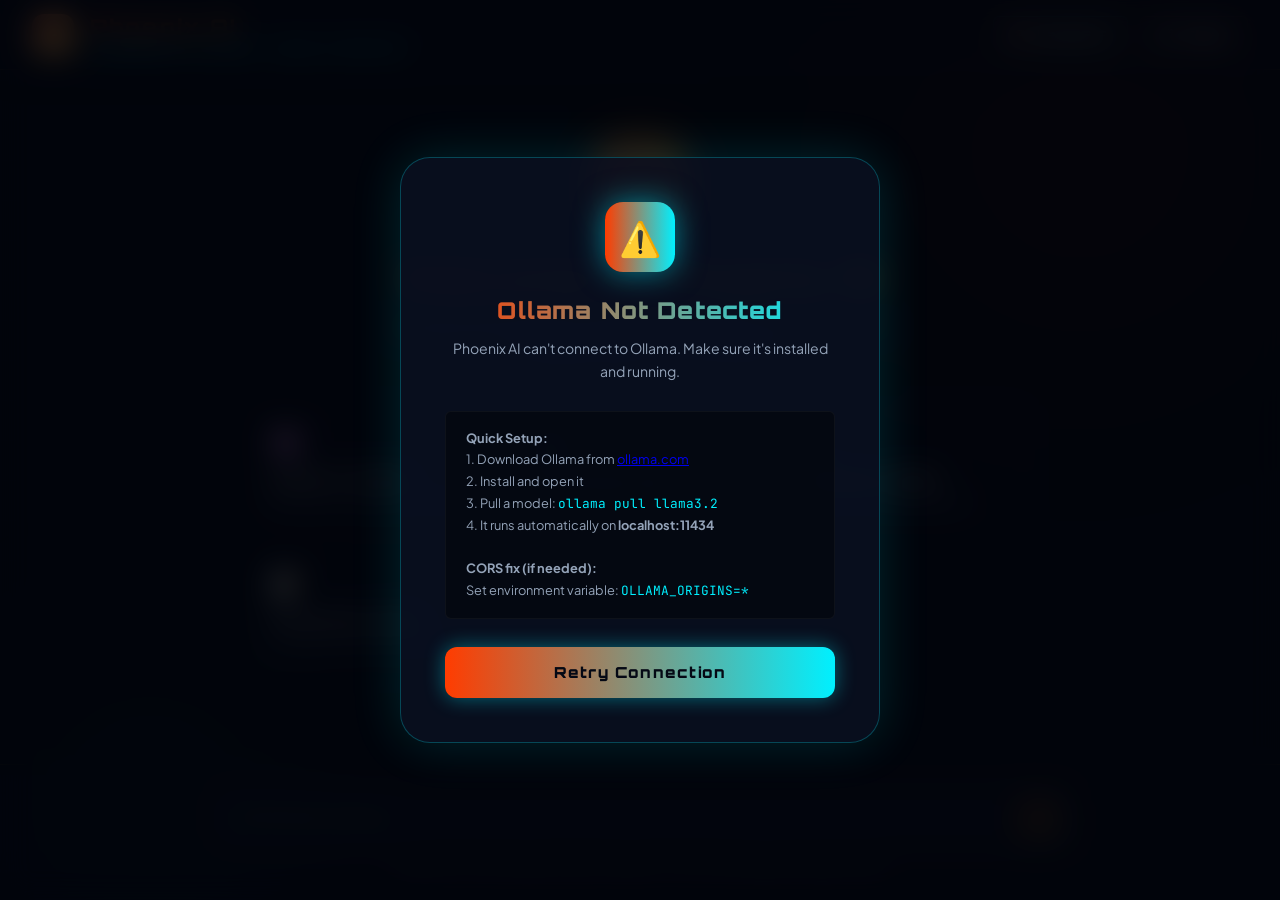
==== index.html @ ce848de9 "Initial commit - Phoenix AI Local Chatbot with Futuristic Glassmorphism Theme" ====
<!DOCTYPE html>
<html lang="en">
<head>
  <meta charset="UTF-8" />
  <meta name="viewport" content="width=device-width, initial-scale=1.0" />
  <meta name="description" content="Phoenix AI — Your intelligent personal assistant powered by Ollama, running entirely on your machine." />
  <title>Phoenix AI — Personal Assistant</title>
  <link rel="stylesheet" href="style.css" />
  <link rel="icon" href="data:image/svg+xml,<svg xmlns='http://www.w3.org/2000/svg' viewBox='0 0 100 100'><text y='.9em' font-size='90'>🔥</text></svg>" />
</head>
<body>
  <div class="ambient-orb"></div>
  <div id="app">

    <!-- ===== Header ===== -->
    <header class="header" id="header">
      <div class="header-brand">
        <div class="header-logo">🔥</div>
        <div>
          <div class="header-title">Phoenix AI</div>
          <div class="header-subtitle">Powered by Ollama · Local & Private</div>
        </div>
      </div>
      <div class="header-actions">
        <button class="header-btn" id="model-btn" title="Change model">
          🧠 <span id="current-model-label">llama3.2</span>
        </button>
        <button class="header-btn danger" id="clear-btn" title="Clear conversation">
          🗑️ <span>Clear</span>
        </button>
      </div>
    </header>

    <!-- ===== Chat Messages ===== -->
    <main class="chat-container" id="chat-container">
      <div class="chat-messages" id="chat-messages">

        <!-- Welcome screen (shown when no messages) -->
        <div class="welcome-screen" id="welcome-screen">
          <div class="welcome-icon">🔥</div>
          <h1 class="welcome-title">Welcome to Phoenix AI</h1>
          <p class="welcome-desc">
            Your personal AI assistant running locally via Ollama. 
            Fast, private, and completely offline. Ask me anything!
          </p>
          <div class="welcome-suggestions">
            <div class="suggestion-card" data-prompt="Explain quantum computing in simple terms">
              <div class="icon">⚛️</div>
              <div class="title">Explain a concept</div>
              <div class="desc">Break down complex topics simply</div>
            </div>
            <div class="suggestion-card" data-prompt="Write a Python function that sorts a list using merge sort">
              <div class="icon">💻</div>
              <div class="title">Write some code</div>
              <div class="desc">Generate code in any language</div>
            </div>
            <div class="suggestion-card" data-prompt="Help me brainstorm creative names for a tech startup">
              <div class="icon">💡</div>
              <div class="title">Brainstorm ideas</div>
              <div class="desc">Creative thinking & ideation</div>
            </div>
            <div class="suggestion-card" data-prompt="Summarize the key principles of effective communication">
              <div class="icon">📝</div>
              <div class="title">Summarize content</div>
              <div class="desc">Condense info into key points</div>
            </div>
          </div>
        </div>

      </div>
    </main>

    <!-- ===== Input Area ===== -->
    <div class="input-area" id="input-area">
      <div class="input-wrapper">
        <textarea 
          id="chat-input" 
          placeholder="Ask Phoenix anything..." 
          rows="1"
          autocomplete="off"
        ></textarea>
        <button id="send-btn" title="Send message" disabled>
          ➤
        </button>
      </div>
      <div class="input-footer">
        Phoenix AI runs locally on your machine · Your conversations stay private
      </div>
    </div>

  </div>

  <!-- ===== Model Selector Modal ===== -->
  <div class="modal-overlay hidden" id="model-modal">
    <div class="modal">
      <div class="modal-icon">🧠</div>
      <h2>Choose a Model</h2>
      <p>Select which Ollama model Phoenix AI should use. Make sure the model is already pulled locally.</p>
      <div class="modal-input-group">
        <label for="model-input">Model name</label>
        <input type="text" id="model-input" placeholder="e.g. llama3.2, mistral, phi3" />
      </div>
      <div class="modal-steps">
        <strong>Popular models:</strong><br/>
        • <strong>llama3.2</strong> — Meta's latest, great all-rounder<br/>
        • <strong>mistral</strong> — Fast & capable<br/>
        • <strong>phi3</strong> — Microsoft's compact powerhouse<br/>
        • <strong>gemma2</strong> — Google's efficient model<br/><br/>
        Pull a model: <code>ollama pull llama3.2</code>
      </div>
      <button class="modal-btn" id="model-save-btn">Save Model</button>
      <div class="modal-error" id="model-error">Please enter a model name.</div>
    </div>
  </div>

  <!-- ===== Connection Error Modal ===== -->
  <div class="modal-overlay hidden" id="connection-modal">
    <div class="modal">
      <div class="modal-icon">⚠️</div>
      <h2>Ollama Not Detected</h2>
      <p>Phoenix AI can't connect to Ollama. Make sure it's installed and running.</p>
      <div class="modal-steps">
        <strong>Quick Setup:</strong><br/>
        1. Download Ollama from <a href="https://ollama.com" target="_blank">ollama.com</a><br/>
        2. Install and open it<br/>
        3. Pull a model: <code>ollama pull llama3.2</code><br/>
        4. It runs automatically on <strong>localhost:11434</strong><br/><br/>
        <strong>CORS fix (if needed):</strong><br/>
        Set environment variable: <code>OLLAMA_ORIGINS=*</code>
      </div>
      <button class="modal-btn" id="retry-connection-btn">Retry Connection</button>
    </div>
  </div>

  <!-- ===== Error Toast ===== -->
  <div class="error-toast" id="error-toast"></div>

  <script src="app.js"></script>
</body>
</html>
---- style.css ----
/* ============================================
   Phoenix AI — Futuristic Glassmorphic Theme
   Sleek cybernetic elements with neon amber/orange glows
   ============================================ */

@import url('https://fonts.googleapis.com/css2?family=Orbitron:wght@500;700;900&family=Plus+Jakarta+Sans:wght@300;400;500;600;700&family=JetBrains+Mono:wght@400;500&display=swap');

/* --- Design Tokens --- */
:root {
  /* Futuristic Dark Base */
  --bg-primary: #040814;
  --bg-secondary: rgba(8, 14, 28, 0.7);
  --bg-tertiary: rgba(15, 23, 42, 0.45);
  --bg-glass: rgba(10, 17, 32, 0.45);
  
  /* Cybernetic Glass Borders */
  --bg-glass-border: rgba(245, 158, 11, 0.15);
  --bg-glass-border-hover: rgba(245, 158, 11, 0.35);

  /* Phoenix Cyber Accents */
  --accent-primary: #ff7b00;
  --accent-secondary: #ff3c00;
  --accent-cyan: #00f0ff;
  --accent-glow: rgba(255, 123, 0, 0.2);
  --accent-glow-strong: rgba(255, 123, 0, 0.45);
  --gradient-phoenix: linear-gradient(135deg, #ff3c00, #ff7b00, #ffb700);
  --gradient-phoenix-soft: linear-gradient(135deg, rgba(255, 60, 0, 0.15), rgba(255, 123, 0, 0.05));
  --gradient-cyber: linear-gradient(90deg, #ff3c00, #00f0ff);

  /* Typography */
  --text-primary: #f8fafc;
  --text-secondary: #94a3b8;
  --text-tertiary: #475569;
  --text-accent: #ffb700;

  /* Sizing & Borders */
  --radius-sm: 6px;
  --radius-md: 12px;
  --radius-lg: 18px;
  --radius-xl: 30px;
  --radius-full: 9999px;

  /* Cyber Glow Shadows */
  --shadow-sm: 0 2px 8px rgba(0, 0, 0, 0.5);
  --shadow-md: 0 8px 24px rgba(0, 0, 0, 0.6);
  --shadow-lg: 0 16px 40px rgba(0, 0, 0, 0.8);
  --shadow-glow: 0 0 15px rgba(255, 123, 0, 0.25), inset 0 0 15px rgba(255, 123, 0, 0.05);
  --shadow-glow-cyan: 0 0 15px rgba(0, 240, 255, 0.25);

  /* Transitions */
  --transition-fast: 150ms cubic-bezier(0.16, 1, 0.3, 1);
  --transition-base: 300ms cubic-bezier(0.16, 1, 0.3, 1);
  --transition-slow: 600ms cubic-bezier(0.16, 1, 0.3, 1);

  /* Dimensions */
  --header-height: 70px;
  --max-chat-width: 860px;
}

/* --- Reset & Base --- */
*,
*::before,
*::after {
  margin: 0;
  padding: 0;
  box-sizing: border-box;
}

html {
  font-size: 16px;
  -webkit-font-smoothing: antialiased;
  -moz-osx-font-smoothing: grayscale;
}

body {
  font-family: 'Plus Jakarta Sans', -apple-system, sans-serif;
  background: var(--bg-primary);
  color: var(--text-primary);
  min-height: 100vh;
  overflow: hidden;
  position: relative;
}

/* Cybernetic Grid & Hologram Background Lines */
body::before {
  content: '';
  position: fixed;
  inset: 0;
  background: 
    linear-gradient(rgba(255, 255, 255, 0.007) 1px, transparent 1px),
    linear-gradient(90deg, rgba(255, 255, 255, 0.007) 1px, transparent 1px);
  background-size: 40px 40px;
  pointer-events: none;
  z-index: 0;
}

/* Animated Holographic Glowing Orbs */
body::after {
  content: '';
  position: fixed;
  width: 600px;
  height: 600px;
  background: radial-gradient(circle, rgba(255, 60, 0, 0.12) 0%, transparent 70%);
  top: -150px;
  right: -100px;
  filter: blur(80px);
  pointer-events: none;
  z-index: 0;
  animation: hologram-float 25s ease-in-out infinite alternate;
}

.ambient-orb {
  position: fixed;
  width: 500px;
  height: 500px;
  background: radial-gradient(circle, rgba(0, 240, 255, 0.06) 0%, transparent 70%);
  bottom: -150px;
  left: -100px;
  filter: blur(80px);
  pointer-events: none;
  z-index: 0;
  animation: hologram-float 30s ease-in-out infinite alternate-reverse;
}

@keyframes hologram-float {
  0% { transform: translate(0, 0) scale(1); }
  50% { transform: translate(40px, -60px) scale(1.1); }
  100% { transform: translate(-20px, 40px) scale(0.9); }
}

/* --- Scrollbar --- */
::-webkit-scrollbar {
  width: 5px;
}

::-webkit-scrollbar-track {
  background: transparent;
}

::-webkit-scrollbar-thumb {
  background: rgba(255, 123, 0, 0.2);
  border-radius: var(--radius-full);
}

::-webkit-scrollbar-thumb:hover {
  background: var(--accent-primary);
  box-shadow: 0 0 10px var(--accent-primary);
}

/* --- App Layout --- */
#app {
  display: flex;
  flex-direction: column;
  height: 100vh;
  position: relative;
  z-index: 1;
}

/* --- Futuristic Glass Header --- */
.header {
  height: var(--header-height);
  display: flex;
  align-items: center;
  justify-content: space-between;
  padding: 0 32px;
  background: var(--bg-glass);
  backdrop-filter: blur(25px);
  -webkit-backdrop-filter: blur(25px);
  border-bottom: 1px solid var(--bg-glass-border);
  box-shadow: 0 4px 30px rgba(0, 0, 0, 0.2);
  flex-shrink: 0;
  z-index: 10;
}

.header-brand {
  display: flex;
  align-items: center;
  gap: 16px;
}

.header-logo {
  width: 42px;
  height: 42px;
  border-radius: var(--radius-md);
  background: var(--gradient-phoenix);
  display: flex;
  align-items: center;
  justify-content: center;
  font-size: 22px;
  box-shadow: var(--shadow-glow);
  position: relative;
  overflow: hidden;
}

.header-logo::after {
  content: '';
  position: absolute;
  top: -50%;
  left: -50%;
  width: 200%;
  height: 200%;
  background: linear-gradient(45deg, transparent, rgba(255, 255, 255, 0.3), transparent);
  transform: rotate(45deg);
  animation: shine 4s infinite;
}

@keyframes shine {
  0% { transform: translate(-100%, -100%) rotate(45deg); }
  100% { transform: translate(100%, 100%) rotate(45deg); }
}

.header-title {
  font-family: 'Orbitron', sans-serif;
  font-size: 1.35rem;
  font-weight: 900;
  letter-spacing: 0.1em;
  background: var(--gradient-phoenix);
  -webkit-background-clip: text;
  -webkit-text-fill-color: transparent;
  background-clip: text;
}

.header-subtitle {
  font-family: 'Orbitron', sans-serif;
  font-size: 0.65rem;
  color: var(--accent-cyan);
  font-weight: 700;
  letter-spacing: 0.15em;
  text-transform: uppercase;
  margin-top: 2px;
  text-shadow: 0 0 8px rgba(0, 240, 255, 0.4);
}

.header-actions {
  display: flex;
  align-items: center;
  gap: 12px;
}

.header-btn {
  background: rgba(255, 123, 0, 0.05);
  border: 1px solid var(--bg-glass-border);
  color: var(--text-primary);
  padding: 10px 18px;
  border-radius: var(--radius-sm);
  font-size: 0.8rem;
  font-family: 'Orbitron', sans-serif;
  font-weight: 700;
  letter-spacing: 0.08em;
  cursor: pointer;
  transition: all var(--transition-fast);
  display: flex;
  align-items: center;
  gap: 8px;
  backdrop-filter: blur(10px);
}

.header-btn:hover {
  background: rgba(255, 123, 0, 0.15);
  border-color: var(--accent-primary);
  box-shadow: 0 0 15px rgba(255, 123, 0, 0.2);
  transform: translateY(-1px);
}

.header-btn#model-btn {
  border-color: rgba(0, 240, 255, 0.3);
  color: #c0f9ff;
}

.header-btn#model-btn:hover {
  border-color: var(--accent-cyan);
  background: rgba(0, 240, 255, 0.1);
  box-shadow: 0 0 15px rgba(0, 240, 255, 0.25);
}

.header-btn.danger {
  border-color: rgba(239, 68, 68, 0.3);
}

.header-btn.danger:hover {
  background: var(--error-bg);
  border-color: var(--error);
  color: var(--error);
  box-shadow: 0 0 15px rgba(239, 68, 68, 0.25);
}

/* --- Chat Container --- */
.chat-container {
  flex: 1;
  overflow-y: auto;
  padding: 32px 24px;
  scroll-behavior: smooth;
}

.chat-messages {
  max-width: var(--max-chat-width);
  margin: 0 auto;
  display: flex;
  flex-direction: column;
  gap: 16px;
}

/* --- Cyber Welcome Screen --- */
.welcome-screen {
  display: flex;
  flex-direction: column;
  align-items: center;
  justify-content: center;
  padding: 40px 24px;
  text-align: center;
  animation: fade-in-up 0.8s var(--transition-slow) both;
}

.welcome-icon {
  width: 90px;
  height: 90px;
  border-radius: var(--radius-xl);
  background: var(--gradient-phoenix);
  display: flex;
  align-items: center;
  justify-content: center;
  font-size: 45px;
  margin-bottom: 24px;
  box-shadow: 0 0 35px var(--accent-primary);
  border: 1px solid rgba(255, 255, 255, 0.2);
}

.welcome-title {
  font-family: 'Orbitron', sans-serif;
  font-size: 2.2rem;
  font-weight: 900;
  letter-spacing: 0.05em;
  margin-bottom: 12px;
  background: var(--gradient-phoenix);
  -webkit-background-clip: text;
  -webkit-text-fill-color: transparent;
  background-clip: text;
}

.welcome-desc {
  font-size: 0.95rem;
  color: var(--text-secondary);
  max-width: 520px;
  line-height: 1.7;
  margin-bottom: 40px;
}

.welcome-suggestions {
  display: grid;
  grid-template-columns: repeat(auto-fit, minmax(240px, 1fr));
  gap: 16px;
  max-width: 780px;
  width: 100%;
}

.suggestion-card {
  background: rgba(10, 18, 36, 0.4);
  backdrop-filter: blur(15px);
  -webkit-backdrop-filter: blur(15px);
  border: 1px solid var(--bg-glass-border);
  border-radius: var(--radius-md);
  padding: 20px;
  cursor: pointer;
  transition: all var(--transition-base);
  text-align: left;
}

.suggestion-card:hover {
  background: rgba(255, 123, 0, 0.04);
  border-color: var(--accent-primary);
  transform: translateY(-3px) scale(1.02);
  box-shadow: 0 10px 25px rgba(255, 123, 0, 0.15);
}

.suggestion-card .icon {
  font-size: 1.5rem;
  margin-bottom: 12px;
}

.suggestion-card .title {
  font-family: 'Orbitron', sans-serif;
  font-size: 0.85rem;
  font-weight: 700;
  color: var(--text-primary);
  letter-spacing: 0.05em;
  margin-bottom: 6px;
}

.suggestion-card .desc {
  font-size: 0.78rem;
  color: var(--text-secondary);
  line-height: 1.5;
}

/* --- Futuristic Glass Message Bubbles --- */
.message {
  display: flex;
  gap: 16px;
  max-width: 85%;
  animation: message-in 0.4s var(--transition-base) both;
}

.message.user {
  align-self: flex-end;
  flex-direction: row-reverse;
}

.message.assistant {
  align-self: flex-start;
}

@keyframes message-in {
  from {
    opacity: 0;
    transform: translateY(20px) scale(0.96);
  }
  to {
    opacity: 1;
    transform: translateY(0) scale(1);
  }
}

.message-avatar {
  width: 38px;
  height: 38px;
  border-radius: var(--radius-sm);
  display: flex;
  align-items: center;
  justify-content: center;
  font-size: 18px;
  flex-shrink: 0;
  box-shadow: var(--shadow-sm);
}

.message.user .message-avatar {
  background: rgba(0, 240, 255, 0.1);
  border: 1px solid rgba(0, 240, 255, 0.3);
  box-shadow: var(--shadow-glow-cyan);
}

.message.assistant .message-avatar {
  background: rgba(255, 123, 0, 0.1);
  border: 1px solid rgba(255, 123, 0, 0.3);
  box-shadow: var(--shadow-glow);
}

.message-content {
  padding: 16px 20px;
  border-radius: var(--radius-lg);
  line-height: 1.7;
  font-size: 0.92rem;
  backdrop-filter: blur(20px);
  -webkit-backdrop-filter: blur(20px);
}

.message.user .message-content {
  background: rgba(0, 240, 255, 0.05);
  border: 1px solid rgba(0, 240, 255, 0.25);
  border-top-right-radius: 2px;
  color: var(--text-primary);
  box-shadow: inset 0 0 10px rgba(0, 240, 255, 0.02);
}

.message.assistant .message-content {
  background: rgba(10, 18, 36, 0.55);
  border: 1px solid var(--bg-glass-border);
  border-top-left-radius: 2px;
  color: var(--text-primary);
  box-shadow: inset 0 0 10px rgba(255, 123, 0, 0.02);
}

/* Streaming state */
.message.assistant.streaming .message-content {
  border-color: rgba(255, 123, 0, 0.4);
  box-shadow: 0 0 15px rgba(255, 123, 0, 0.1);
}

/* Markdown Rendering Inside Glass Panels */
.message-content p {
  margin-bottom: 12px;
}

.message-content p:last-child {
  margin-bottom: 0;
}

.message-content strong {
  color: var(--text-accent);
  font-weight: 700;
}

.message-content em {
  color: var(--accent-cyan);
  font-style: italic;
}

.message-content code {
  font-family: 'JetBrains Mono', monospace;
  background: rgba(0, 0, 0, 0.4);
  border: 1px solid rgba(255, 255, 255, 0.08);
  padding: 3px 7px;
  border-radius: 4px;
  font-size: 0.85em;
  color: #ff9100;
}

.message-content pre {
  background: rgba(5, 8, 16, 0.7);
  border: 1px solid rgba(255, 255, 255, 0.07);
  border-radius: var(--radius-md);
  padding: 16px 20px;
  margin: 14px 0;
  overflow-x: auto;
  font-size: 0.85rem;
}

.message-content pre code {
  background: none;
  border: none;
  padding: 0;
  color: var(--text-primary);
}

.message-content ul,
.message-content ol {
  padding-left: 24px;
  margin: 12px 0;
}

.message-content li {
  margin-bottom: 6px;
}

.message-content a {
  color: var(--accent-cyan);
  text-decoration: none;
  border-bottom: 1px dashed var(--accent-cyan);
}

.message-content a:hover {
  color: var(--text-primary);
  border-bottom-style: solid;
}

/* --- Typing Hologram --- */
.typing-indicator {
  display: flex;
  gap: 16px;
  align-self: flex-start;
  max-width: 85%;
  animation: message-in 0.4s var(--transition-base) both;
}

.typing-indicator .message-avatar {
  background: rgba(255, 123, 0, 0.1);
  border: 1px solid rgba(255, 123, 0, 0.3);
  box-shadow: var(--shadow-glow);
}

.typing-bubble {
  display: flex;
  align-items: center;
  gap: 6px;
  padding: 16px 24px;
  background: rgba(10, 18, 36, 0.55);
  border: 1px solid var(--bg-glass-border);
  border-radius: var(--radius-lg);
  border-top-left-radius: 2px;
}

.typing-dot {
  width: 8px;
  height: 8px;
  border-radius: 50%;
  background: var(--accent-primary);
  box-shadow: 0 0 8px var(--accent-primary);
  animation: typing-bounce 1.4s ease-in-out infinite;
}

.typing-dot:nth-child(2) {
  animation-delay: 0.15s;
}

.typing-dot:nth-child(3) {
  animation-delay: 0.3s;
}

@keyframes typing-bounce {
  0%, 60%, 100% { transform: translateY(0); opacity: 0.4; }
  30% { transform: translateY(-10px); opacity: 1; }
}

/* --- Glass Input Console --- */
.input-area {
  padding: 20px 32px 28px;
  background: var(--bg-glass);
  backdrop-filter: blur(25px);
  -webkit-backdrop-filter: blur(25px);
  border-top: 1px solid var(--bg-glass-border);
  flex-shrink: 0;
  z-index: 10;
}

.input-wrapper {
  max-width: var(--max-chat-width);
  margin: 0 auto;
  display: flex;
  align-items: flex-end;
  gap: 16px;
  background: rgba(15, 23, 42, 0.6);
  border: 1px solid var(--bg-glass-border);
  border-radius: var(--radius-lg);
  padding: 8px 8px 8px 24px;
  transition: all var(--transition-base);
}

.input-wrapper:focus-within {
  border-color: rgba(255, 123, 0, 0.5);
  box-shadow: 0 0 20px rgba(255, 123, 0, 0.15), inset 0 0 10px rgba(255, 123, 0, 0.05);
}

#chat-input {
  flex: 1;
  background: none;
  border: none;
  outline: none;
  color: var(--text-primary);
  font-family: inherit;
  font-size: 0.95rem;
  padding: 12px 0;
  resize: none;
  min-height: 24px;
  max-height: 150px;
  line-height: 1.5;
}

#chat-input::placeholder {
  color: var(--text-tertiary);
}

#send-btn {
  width: 46px;
  height: 46px;
  border-radius: var(--radius-md);
  background: var(--gradient-phoenix);
  border: none;
  color: #040814;
  font-size: 20px;
  cursor: pointer;
  display: flex;
  align-items: center;
  justify-content: center;
  flex-shrink: 0;
  transition: all var(--transition-fast);
  box-shadow: 0 0 15px rgba(255, 123, 0, 0.4);
}

#send-btn:hover {
  transform: scale(1.06);
  box-shadow: 0 0 25px rgba(255, 123, 0, 0.7);
}

#send-btn:active {
  transform: scale(0.94);
}

#send-btn:disabled {
  opacity: 0.25;
  cursor: not-allowed;
  transform: none;
  box-shadow: none;
}

.input-footer {
  max-width: var(--max-chat-width);
  margin: 10px auto 0;
  text-align: center;
  font-family: 'Orbitron', sans-serif;
  font-size: 0.62rem;
  font-weight: 500;
  letter-spacing: 0.1em;
  color: var(--text-tertiary);
}

/* --- Futuristic Modals --- */
.modal-overlay {
  position: fixed;
  inset: 0;
  background: rgba(2, 4, 10, 0.85);
  backdrop-filter: blur(15px);
  -webkit-backdrop-filter: blur(15px);
  display: flex;
  align-items: center;
  justify-content: center;
  z-index: 1000;
  animation: fade-in 0.3s ease both;
  padding: 24px;
}

.modal-overlay.hidden {
  display: none;
}

.modal {
  background: rgba(10, 18, 36, 0.8);
  border: 1px solid rgba(255, 123, 0, 0.25);
  border-radius: var(--radius-xl);
  padding: 44px;
  max-width: 480px;
  width: 100%;
  box-shadow: 0 0 50px rgba(255, 123, 0, 0.15), inset 0 0 20px rgba(255, 123, 0, 0.05);
  animation: fade-in-up 0.5s var(--transition-base) both;
}

.modal-icon {
  width: 70px;
  height: 70px;
  border-radius: var(--radius-lg);
  background: var(--gradient-phoenix);
  display: flex;
  align-items: center;
  justify-content: center;
  font-size: 34px;
  margin: 0 auto 24px;
  box-shadow: 0 0 30px var(--accent-primary);
}

.modal h2 {
  font-family: 'Orbitron', sans-serif;
  font-size: 1.45rem;
  font-weight: 900;
  letter-spacing: 0.05em;
  text-align: center;
  margin-bottom: 12px;
  background: var(--gradient-phoenix);
  -webkit-background-clip: text;
  -webkit-text-fill-color: transparent;
  background-clip: text;
}

.modal p {
  text-align: center;
  color: var(--text-secondary);
  font-size: 0.88rem;
  line-height: 1.6;
  margin-bottom: 28px;
}

.modal-input-group {
  margin-bottom: 20px;
}

.modal-input-group label {
  display: block;
  font-family: 'Orbitron', sans-serif;
  font-size: 0.75rem;
  font-weight: 700;
  letter-spacing: 0.05em;
  color: var(--text-secondary);
  margin-bottom: 10px;
}

.modal-input-group input {
  width: 100%;
  background: rgba(15, 23, 42, 0.6);
  border: 1px solid var(--bg-glass-border);
  border-radius: var(--radius-sm);
  padding: 14px 18px;
  color: var(--text-primary);
  font-family: 'JetBrains Mono', monospace;
  font-size: 0.9rem;
  outline: none;
  transition: all var(--transition-fast);
}

.modal-input-group input:focus {
  border-color: var(--accent-primary);
  box-shadow: 0 0 15px rgba(255, 123, 0, 0.2);
}

.modal-steps {
  background: rgba(0, 0, 0, 0.4);
  border: 1px solid rgba(255, 255, 255, 0.04);
  border-radius: var(--radius-sm);
  padding: 16px 20px;
  margin-bottom: 28px;
  font-size: 0.8rem;
  color: var(--text-secondary);
  line-height: 1.7;
}

.modal-steps code {
  color: var(--accent-cyan);
  font-family: 'JetBrains Mono', monospace;
}

.modal-btn {
  width: 100%;
  padding: 16px;
  border: none;
  border-radius: var(--radius-md);
  background: var(--gradient-phoenix);
  color: #040814;
  font-family: 'Orbitron', sans-serif;
  font-size: 0.95rem;
  font-weight: 900;
  letter-spacing: 0.08em;
  cursor: pointer;
  transition: all var(--transition-fast);
  box-shadow: 0 0 20px rgba(255, 123, 0, 0.4);
}

.modal-btn:hover {
  transform: translateY(-2px);
  box-shadow: 0 0 30px rgba(255, 123, 0, 0.7);
}

/* Connection specific modal styles */
#connection-modal .modal {
  border-color: rgba(0, 240, 255, 0.25);
  box-shadow: 0 0 50px rgba(0, 240, 255, 0.15);
}

#connection-modal .modal-icon {
  background: var(--gradient-cyber);
  box-shadow: 0 0 30px rgba(0, 240, 255, 0.5);
}

#connection-modal h2 {
  background: var(--gradient-cyber);
  -webkit-background-clip: text;
  -webkit-text-fill-color: transparent;
}

#connection-modal .modal-btn {
  background: var(--gradient-cyber);
  box-shadow: 0 0 20px rgba(0, 240, 255, 0.4);
}

#connection-modal .modal-btn:hover {
  box-shadow: 0 0 30px rgba(0, 240, 255, 0.7);
}

/* --- Cyber Error Toast --- */
.error-toast {
  position: fixed;
  bottom: 110px;
  left: 50%;
  transform: translateX(-50%) translateY(20px);
  background: rgba(239, 68, 68, 0.15);
  border: 1px solid rgba(239, 68, 68, 0.4);
  color: #ff8b8b;
  padding: 14px 24px;
  border-radius: var(--radius-md);
  font-family: 'Orbitron', sans-serif;
  font-size: 0.8rem;
  font-weight: 700;
  letter-spacing: 0.05em;
  z-index: 100;
  opacity: 0;
  pointer-events: none;
  transition: all var(--transition-base);
  backdrop-filter: blur(15px);
  -webkit-backdrop-filter: blur(15px);
  box-shadow: 0 0 20px rgba(239, 68, 68, 0.15);
}

.error-toast.visible {
  opacity: 1;
  transform: translateX(-50%) translateY(0);
  pointer-events: auto;
}

/* --- Responsive Adjustments --- */
@media (max-width: 640px) {
  .header {
    padding: 0 20px;
  }

  .header-subtitle {
    display: none;
  }

  .header-btn span {
    display: none;
  }

  .chat-container {
    padding: 20px 16px;
  }

  .message {
    max-width: 95%;
  }

  .input-area {
    padding: 16px 20px 20px;
  }

  .modal {
    padding: 32px 24px;
  }

  .welcome-suggestions {
    grid-template-columns: 1fr;
  }

  .welcome-title {
    font-size: 1.6rem;
  }
}
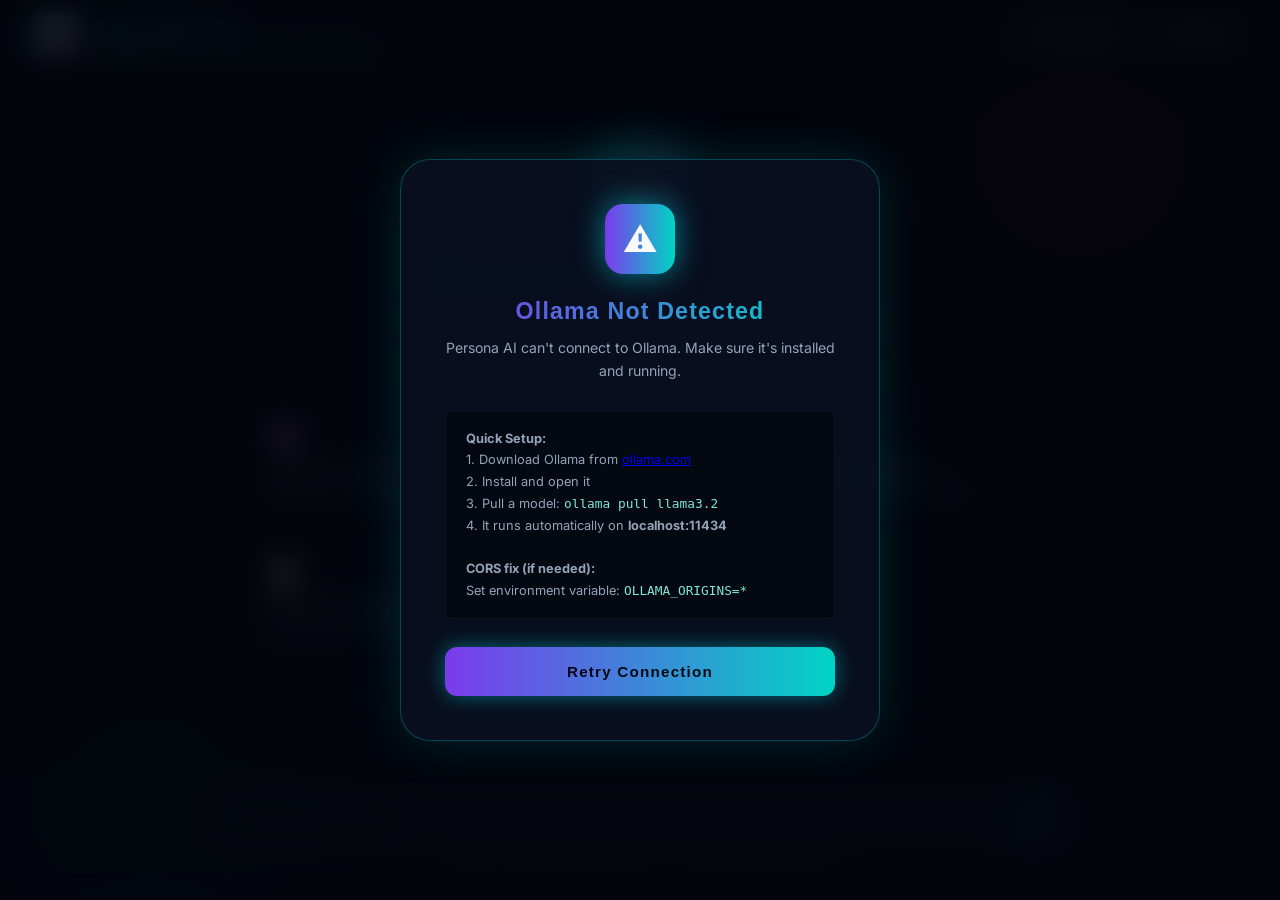
==== commit 01bebfde: "Update Persona AI project files" ====
--- a/index.html
+++ b/index.html
@@ -1,13 +1,17 @@
 <!DOCTYPE html>
 <html lang="en">
+
 <head>
   <meta charset="UTF-8" />
   <meta name="viewport" content="width=device-width, initial-scale=1.0" />
-  <meta name="description" content="Phoenix AI — Your intelligent personal assistant powered by Ollama, running entirely on your machine." />
-  <title>Phoenix AI — Personal Assistant</title>
+  <meta name="description"
+    content="Persona AI — Your intelligent personal assistant powered by Ollama, running entirely on your machine." />
+  <title>Persona AI — Personal Assistant</title>
   <link rel="stylesheet" href="style.css" />
-  <link rel="icon" href="data:image/svg+xml,<svg xmlns='http://www.w3.org/2000/svg' viewBox='0 0 100 100'><text y='.9em' font-size='90'>🔥</text></svg>" />
+  <link rel="icon"
+    href="data:image/svg+xml,<svg xmlns='http://www.w3.org/2000/svg' viewBox='0 0 100 100'><text y='.9em' font-size='90'>🔥</text></svg>" />
 </head>
+
 <body>
   <div class="ambient-orb"></div>
   <div id="app">
@@ -17,7 +21,7 @@
       <div class="header-brand">
         <div class="header-logo">🔥</div>
         <div>
-          <div class="header-title">Phoenix AI</div>
+          <div class="header-title">Persona AI</div>
           <div class="header-subtitle">Powered by Ollama · Local & Private</div>
         </div>
       </div>
@@ -38,9 +42,9 @@
         <!-- Welcome screen (shown when no messages) -->
         <div class="welcome-screen" id="welcome-screen">
           <div class="welcome-icon">🔥</div>
-          <h1 class="welcome-title">Welcome to Phoenix AI</h1>
+          <h1 class="welcome-title">Welcome to Persona AI</h1>
           <p class="welcome-desc">
-            Your personal AI assistant running locally via Ollama. 
+            Your personal AI assistant running locally via Ollama.
             Fast, private, and completely offline. Ask me anything!
           </p>
           <div class="welcome-suggestions">
@@ -73,18 +77,13 @@
     <!-- ===== Input Area ===== -->
     <div class="input-area" id="input-area">
       <div class="input-wrapper">
-        <textarea 
-          id="chat-input" 
-          placeholder="Ask Phoenix anything..." 
-          rows="1"
-          autocomplete="off"
-        ></textarea>
+        <textarea id="chat-input" placeholder="Ask Persona anything..." rows="1" autocomplete="off"></textarea>
         <button id="send-btn" title="Send message" disabled>
           ➤
         </button>
       </div>
       <div class="input-footer">
-        Phoenix AI runs locally on your machine · Your conversations stay private
+        Persona AI runs locally on your machine · Your conversations stay private
       </div>
     </div>
 
@@ -95,17 +94,17 @@
     <div class="modal">
       <div class="modal-icon">🧠</div>
       <h2>Choose a Model</h2>
-      <p>Select which Ollama model Phoenix AI should use. Make sure the model is already pulled locally.</p>
+      <p>Select which Ollama model Persona AI should use. Make sure the model is already pulled locally.</p>
       <div class="modal-input-group">
         <label for="model-input">Model name</label>
         <input type="text" id="model-input" placeholder="e.g. llama3.2, mistral, phi3" />
       </div>
       <div class="modal-steps">
-        <strong>Popular models:</strong><br/>
-        • <strong>llama3.2</strong> — Meta's latest, great all-rounder<br/>
-        • <strong>mistral</strong> — Fast & capable<br/>
-        • <strong>phi3</strong> — Microsoft's compact powerhouse<br/>
-        • <strong>gemma2</strong> — Google's efficient model<br/><br/>
+        <strong>Popular models:</strong><br />
+        • <strong>llama3.2</strong> — Meta's latest, great all-rounder<br />
+        • <strong>mistral</strong> — Fast & capable<br />
+        • <strong>phi3</strong> — Microsoft's compact powerhouse<br />
+        • <strong>gemma2</strong> — Google's efficient model<br /><br />
         Pull a model: <code>ollama pull llama3.2</code>
       </div>
       <button class="modal-btn" id="model-save-btn">Save Model</button>
@@ -118,14 +117,14 @@
     <div class="modal">
       <div class="modal-icon">⚠️</div>
       <h2>Ollama Not Detected</h2>
-      <p>Phoenix AI can't connect to Ollama. Make sure it's installed and running.</p>
+      <p>Persona AI can't connect to Ollama. Make sure it's installed and running.</p>
       <div class="modal-steps">
-        <strong>Quick Setup:</strong><br/>
-        1. Download Ollama from <a href="https://ollama.com" target="_blank">ollama.com</a><br/>
-        2. Install and open it<br/>
-        3. Pull a model: <code>ollama pull llama3.2</code><br/>
-        4. It runs automatically on <strong>localhost:11434</strong><br/><br/>
-        <strong>CORS fix (if needed):</strong><br/>
+        <strong>Quick Setup:</strong><br />
+        1. Download Ollama from <a href="https://ollama.com" target="_blank">ollama.com</a><br />
+        2. Install and open it<br />
+        3. Pull a model: <code>ollama pull llama3.2</code><br />
+        4. It runs automatically on <strong>localhost:11434</strong><br /><br />
+        <strong>CORS fix (if needed):</strong><br />
         Set environment variable: <code>OLLAMA_ORIGINS=*</code>
       </div>
       <button class="modal-btn" id="retry-connection-btn">Retry Connection</button>
@@ -137,4 +136,5 @@
 
   <script src="app.js"></script>
 </body>
-</html>
+
+</html>
--- a/style.css
+++ b/style.css
@@ -3,7 +3,7 @@
    Sleek cybernetic elements with neon amber/orange glows
    ============================================ */
 
-@import url('https://fonts.googleapis.com/css2?family=Orbitron:wght@500;700;900&family=Plus+Jakarta+Sans:wght@300;400;500;600;700&family=JetBrains+Mono:wght@400;500&display=swap');
+@import url('https://fonts.googleapis.com/css2?family=Inter:wght@300;400;600;700&family=Poppins:wght@400;600&family=Fira+Code:wght@400;600&display=swap');
 
 /* --- Design Tokens --- */
 :root {
@@ -17,21 +17,21 @@
   --bg-glass-border: rgba(245, 158, 11, 0.15);
   --bg-glass-border-hover: rgba(245, 158, 11, 0.35);
 
-  /* Phoenix Cyber Accents */
-  --accent-primary: #ff7b00;
-  --accent-secondary: #ff3c00;
-  --accent-cyan: #00f0ff;
-  --accent-glow: rgba(255, 123, 0, 0.2);
-  --accent-glow-strong: rgba(255, 123, 0, 0.45);
-  --gradient-phoenix: linear-gradient(135deg, #ff3c00, #ff7b00, #ffb700);
-  --gradient-phoenix-soft: linear-gradient(135deg, rgba(255, 60, 0, 0.15), rgba(255, 123, 0, 0.05));
-  --gradient-cyber: linear-gradient(90deg, #ff3c00, #00f0ff);
+  /* Updated Accent Palette (teal → purple) */
+  --accent-primary: #00d4c4;
+  --accent-secondary: #7c3aed;
+  --accent-cyan: #7ee7d7;
+  --accent-glow: rgba(0, 212, 196, 0.12);
+  --accent-glow-strong: rgba(124, 58, 237, 0.18);
+  --gradient-phoenix: linear-gradient(135deg, #00d4c4, #7c3aed);
+  --gradient-phoenix-soft: linear-gradient(135deg, rgba(0, 212, 196, 0.12), rgba(124, 58, 237, 0.06));
+  --gradient-cyber: linear-gradient(90deg, #7c3aed, #00d4c4);
 
   /* Typography */
   --text-primary: #f8fafc;
   --text-secondary: #94a3b8;
   --text-tertiary: #475569;
-  --text-accent: #ffb700;
+  --text-accent: #7ee7d7;
 
   /* Sizing & Borders */
   --radius-sm: 6px;
@@ -73,7 +73,7 @@
 }
 
 body {
-  font-family: 'Plus Jakarta Sans', -apple-system, sans-serif;
+  font-family: 'Inter', 'Poppins', -apple-system, sans-serif;
   background: var(--bg-primary);
   color: var(--text-primary);
   min-height: 100vh;
@@ -179,7 +179,7 @@
 }
 
 .header-logo {
-  width: 42px;
+  width: 48px;
   height: 42px;
   border-radius: var(--radius-md);
   background: var(--gradient-phoenix);
@@ -210,7 +210,7 @@
 }
 
 .header-title {
-  font-family: 'Orbitron', sans-serif;
+  font-family: 'Poppins', 'Orbitron', sans-serif;
   font-size: 1.35rem;
   font-weight: 900;
   letter-spacing: 0.1em;
@@ -324,6 +324,78 @@
   box-shadow: 0 0 35px var(--accent-primary);
   border: 1px solid rgba(255, 255, 255, 0.2);
 }
+
+/* --- Interactive message actions --- */
+.message-body {
+  display: flex;
+  flex-direction: column;
+  gap: 8px;
+}
+
+.message-meta {
+  display: flex;
+  align-items: center;
+  justify-content: space-between;
+  gap: 8px;
+}
+
+.msg-time {
+  font-size: 0.72rem;
+  color: var(--text-tertiary);
+  font-family: 'Inter', sans-serif;
+}
+
+.message-actions {
+  display: flex;
+  gap: 8px;
+  opacity: 0;
+  transform: translateY(4px);
+  transition: all 180ms ease;
+}
+
+.message:hover .message-actions {
+  opacity: 1;
+  transform: translateY(0);
+}
+
+.action-btn {
+  background: transparent;
+  border: 1px solid rgba(255,255,255,0.04);
+  color: var(--text-primary);
+  padding: 6px 8px;
+  border-radius: 8px;
+  cursor: pointer;
+  font-size: 0.9rem;
+}
+
+.reaction-badge {
+  display: inline-block;
+  margin-left: 8px;
+  font-size: 0.95rem;
+  vertical-align: middle;
+}
+
+/* Send button pulse when enabled */
+#send-btn.enabled {
+  animation: send-pulse 1.5s infinite;
+}
+
+@keyframes send-pulse {
+  0% { box-shadow: 0 0 12px rgba(0,212,196,0.18); transform: translateY(0) scale(1); }
+  50% { box-shadow: 0 0 28px rgba(124,58,237,0.22); transform: translateY(-2px) scale(1.03); }
+  100% { box-shadow: 0 0 12px rgba(0,212,196,0.18); transform: translateY(0) scale(1); }
+}
+
+/* Message hover micro-animations */
+.message { transition: transform 180ms ease, box-shadow 180ms ease; }
+.message:hover { transform: translateY(-4px); box-shadow: 0 12px 30px rgba(124,58,237,0.06); }
+
+/* Suggestion card subtle float */
+.suggestion-card { transition: transform 260ms var(--transition-fast), box-shadow 260ms var(--transition-fast); }
+.suggestion-card:hover { transform: translateY(-8px) rotate(-0.5deg); box-shadow: 0 18px 40px rgba(0,212,196,0.06); }
+
+/* Small utility for copy success */
+.toast-success { background: rgba(0,212,196,0.12) !important; color: var(--accent-primary) !important; border-color: rgba(0,212,196,0.18) !important; }
 
 .welcome-title {
   font-family: 'Orbitron', sans-serif;
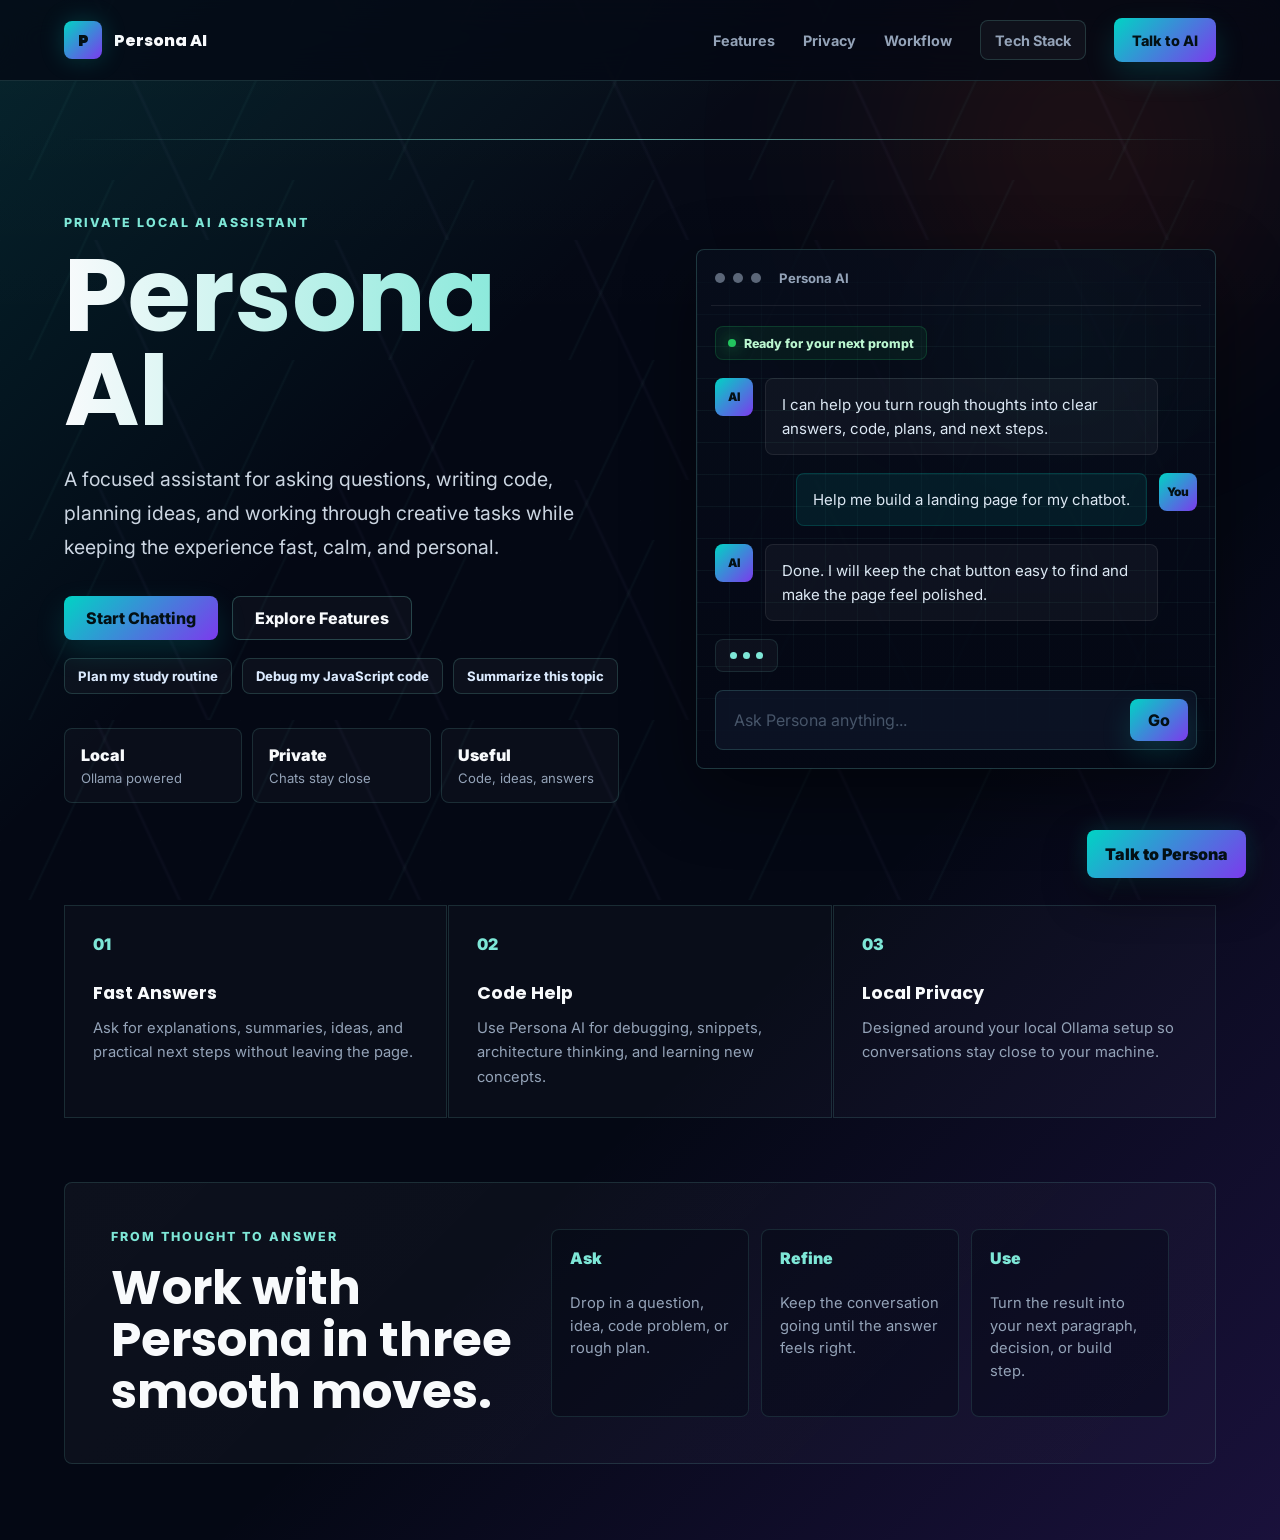
==== commit 8af6afb7: "Add animated landing and tech stack pages" ====
--- a/index.html
+++ b/index.html
@@ -5,136 +5,149 @@
   <meta charset="UTF-8" />
   <meta name="viewport" content="width=device-width, initial-scale=1.0" />
   <meta name="description"
-    content="Persona AI — Your intelligent personal assistant powered by Ollama, running entirely on your machine." />
-  <title>Persona AI — Personal Assistant</title>
+    content="Persona AI is a private local assistant for fast answers, coding help, planning, and creative work." />
+  <title>Persona AI - Private Local Assistant</title>
   <link rel="stylesheet" href="style.css" />
-  <link rel="icon"
-    href="data:image/svg+xml,<svg xmlns='http://www.w3.org/2000/svg' viewBox='0 0 100 100'><text y='.9em' font-size='90'>🔥</text></svg>" />
 </head>
 
-<body>
-  <div class="ambient-orb"></div>
-  <div id="app">
+<body class="landing-page">
+  <div id="landing-app">
+    <header class="site-header">
+      <a class="site-brand" href="index.html" aria-label="Persona AI home">
+        <span class="brand-mark">P</span>
+        <span>Persona AI</span>
+      </a>
 
-    <!-- ===== Header ===== -->
-    <header class="header" id="header">
-      <div class="header-brand">
-        <div class="header-logo">🔥</div>
-        <div>
-          <div class="header-title">Persona AI</div>
-          <div class="header-subtitle">Powered by Ollama · Local & Private</div>
-        </div>
-      </div>
-      <div class="header-actions">
-        <button class="header-btn" id="model-btn" title="Change model">
-          🧠 <span id="current-model-label">llama3.2</span>
-        </button>
-        <button class="header-btn danger" id="clear-btn" title="Clear conversation">
-          🗑️ <span>Clear</span>
-        </button>
-      </div>
+      <nav class="site-nav" aria-label="Primary navigation">
+        <a href="#features">Features</a>
+        <a href="#privacy">Privacy</a>
+        <a href="#workflow">Workflow</a>
+        <a class="stack-nav-link" href="tech-stack.html">Tech Stack</a>
+        <a class="nav-chat-button" href="chat.html">Talk to AI</a>
+      </nav>
     </header>
 
-    <!-- ===== Chat Messages ===== -->
-    <main class="chat-container" id="chat-container">
-      <div class="chat-messages" id="chat-messages">
+    <main>
+      <div class="motion-field" aria-hidden="true">
+        <span></span>
+        <span></span>
+        <span></span>
+        <span></span>
+      </div>
 
-        <!-- Welcome screen (shown when no messages) -->
-        <div class="welcome-screen" id="welcome-screen">
-          <div class="welcome-icon">🔥</div>
-          <h1 class="welcome-title">Welcome to Persona AI</h1>
-          <p class="welcome-desc">
-            Your personal AI assistant running locally via Ollama.
-            Fast, private, and completely offline. Ask me anything!
+      <section class="landing-hero">
+        <div class="hero-copy">
+          <p class="hero-kicker">Private local AI assistant</p>
+          <h1>Persona AI</h1>
+          <p class="hero-text">
+            A focused assistant for asking questions, writing code, planning ideas, and working through creative tasks
+            while keeping the experience fast, calm, and personal.
           </p>
-          <div class="welcome-suggestions">
-            <div class="suggestion-card" data-prompt="Explain quantum computing in simple terms">
-              <div class="icon">⚛️</div>
-              <div class="title">Explain a concept</div>
-              <div class="desc">Break down complex topics simply</div>
+          <div class="hero-actions">
+            <a class="primary-cta chat-link" href="chat.html">Start Chatting</a>
+            <a class="secondary-cta" href="#features">Explore Features</a>
+          </div>
+          <div class="prompt-ribbon" aria-label="Example prompts">
+            <a href="chat.html?prompt=Plan%20my%20study%20routine" class="prompt-chip chat-link">Plan my study routine</a>
+            <a href="chat.html?prompt=Debug%20my%20JavaScript%20code" class="prompt-chip chat-link">Debug my JavaScript code</a>
+            <a href="chat.html?prompt=Summarize%20this%20topic" class="prompt-chip chat-link">Summarize this topic</a>
+          </div>
+          <dl class="hero-stats" aria-label="Persona AI highlights">
+            <div>
+              <dt>Local</dt>
+              <dd>Ollama powered</dd>
             </div>
-            <div class="suggestion-card" data-prompt="Write a Python function that sorts a list using merge sort">
-              <div class="icon">💻</div>
-              <div class="title">Write some code</div>
-              <div class="desc">Generate code in any language</div>
+            <div>
+              <dt>Private</dt>
+              <dd>Chats stay close</dd>
             </div>
-            <div class="suggestion-card" data-prompt="Help me brainstorm creative names for a tech startup">
-              <div class="icon">💡</div>
-              <div class="title">Brainstorm ideas</div>
-              <div class="desc">Creative thinking & ideation</div>
+            <div>
+              <dt>Useful</dt>
+              <dd>Code, ideas, answers</dd>
             </div>
-            <div class="suggestion-card" data-prompt="Summarize the key principles of effective communication">
-              <div class="icon">📝</div>
-              <div class="title">Summarize content</div>
-              <div class="desc">Condense info into key points</div>
-            </div>
+          </dl>
+        </div>
+
+        <div class="ai-product-preview" aria-label="Persona AI chat preview">
+          <div class="preview-toolbar">
+            <span></span>
+            <span></span>
+            <span></span>
+            <strong>Persona AI</strong>
+          </div>
+          <div class="preview-status">
+            <span class="status-dot"></span>
+            <span>Ready for your next prompt</span>
+          </div>
+          <div class="preview-message assistant-preview">
+            <span class="preview-avatar">AI</span>
+            <p>I can help you turn rough thoughts into clear answers, code, plans, and next steps.</p>
+          </div>
+          <div class="preview-message user-preview">
+            <p>Help me build a landing page for my chatbot.</p>
+            <span class="preview-avatar">You</span>
+          </div>
+          <div class="preview-message assistant-preview">
+            <span class="preview-avatar">AI</span>
+            <p>Done. I will keep the chat button easy to find and make the page feel polished.</p>
+          </div>
+          <div class="typing-preview" aria-hidden="true">
+            <span></span>
+            <span></span>
+            <span></span>
+          </div>
+          <div class="preview-input">
+            <span>Ask Persona anything...</span>
+            <a class="chat-link" href="chat.html" aria-label="Open Persona AI chat">Go</a>
           </div>
         </div>
+      </section>
 
-      </div>
+      <section class="landing-strip" id="features" aria-label="Persona AI features">
+        <article>
+          <span class="feature-index">01</span>
+          <h2>Fast Answers</h2>
+          <p>Ask for explanations, summaries, ideas, and practical next steps without leaving the page.</p>
+        </article>
+        <article>
+          <span class="feature-index">02</span>
+          <h2>Code Help</h2>
+          <p>Use Persona AI for debugging, snippets, architecture thinking, and learning new concepts.</p>
+        </article>
+        <article id="privacy">
+          <span class="feature-index">03</span>
+          <h2>Local Privacy</h2>
+          <p>Designed around your local Ollama setup so conversations stay close to your machine.</p>
+        </article>
+      </section>
+
+      <section class="workflow-band" id="workflow" aria-label="How Persona AI helps">
+        <div class="workflow-copy">
+          <p class="hero-kicker">From thought to answer</p>
+          <h2>Work with Persona in three smooth moves.</h2>
+        </div>
+        <div class="workflow-steps">
+          <article>
+            <span>Ask</span>
+            <p>Drop in a question, idea, code problem, or rough plan.</p>
+          </article>
+          <article>
+            <span>Refine</span>
+            <p>Keep the conversation going until the answer feels right.</p>
+          </article>
+          <article>
+            <span>Use</span>
+            <p>Turn the result into your next paragraph, decision, or build step.</p>
+          </article>
+        </div>
+      </section>
     </main>
-
-    <!-- ===== Input Area ===== -->
-    <div class="input-area" id="input-area">
-      <div class="input-wrapper">
-        <textarea id="chat-input" placeholder="Ask Persona anything..." rows="1" autocomplete="off"></textarea>
-        <button id="send-btn" title="Send message" disabled>
-          ➤
-        </button>
-      </div>
-      <div class="input-footer">
-        Persona AI runs locally on your machine · Your conversations stay private
-      </div>
-    </div>
-
+    <a class="floating-chat chat-link" href="chat.html">Talk to Persona</a>
   </div>
-
-  <!-- ===== Model Selector Modal ===== -->
-  <div class="modal-overlay hidden" id="model-modal">
-    <div class="modal">
-      <div class="modal-icon">🧠</div>
-      <h2>Choose a Model</h2>
-      <p>Select which Ollama model Persona AI should use. Make sure the model is already pulled locally.</p>
-      <div class="modal-input-group">
-        <label for="model-input">Model name</label>
-        <input type="text" id="model-input" placeholder="e.g. llama3.2, mistral, phi3" />
-      </div>
-      <div class="modal-steps">
-        <strong>Popular models:</strong><br />
-        • <strong>llama3.2</strong> — Meta's latest, great all-rounder<br />
-        • <strong>mistral</strong> — Fast & capable<br />
-        • <strong>phi3</strong> — Microsoft's compact powerhouse<br />
-        • <strong>gemma2</strong> — Google's efficient model<br /><br />
-        Pull a model: <code>ollama pull llama3.2</code>
-      </div>
-      <button class="modal-btn" id="model-save-btn">Save Model</button>
-      <div class="modal-error" id="model-error">Please enter a model name.</div>
-    </div>
+  <div class="page-transition" aria-hidden="true">
+    <span>Opening Persona AI</span>
   </div>
-
-  <!-- ===== Connection Error Modal ===== -->
-  <div class="modal-overlay hidden" id="connection-modal">
-    <div class="modal">
-      <div class="modal-icon">⚠️</div>
-      <h2>Ollama Not Detected</h2>
-      <p>Persona AI can't connect to Ollama. Make sure it's installed and running.</p>
-      <div class="modal-steps">
-        <strong>Quick Setup:</strong><br />
-        1. Download Ollama from <a href="https://ollama.com" target="_blank">ollama.com</a><br />
-        2. Install and open it<br />
-        3. Pull a model: <code>ollama pull llama3.2</code><br />
-        4. It runs automatically on <strong>localhost:11434</strong><br /><br />
-        <strong>CORS fix (if needed):</strong><br />
-        Set environment variable: <code>OLLAMA_ORIGINS=*</code>
-      </div>
-      <button class="modal-btn" id="retry-connection-btn">Retry Connection</button>
-    </div>
-  </div>
-
-  <!-- ===== Error Toast ===== -->
-  <div class="error-toast" id="error-toast"></div>
-
-  <script src="app.js"></script>
+  <script src="landing.js"></script>
 </body>
 
-</html>+</html>
--- a/style.css
+++ b/style.css
@@ -981,3 +981,1357 @@
     font-size: 1.6rem;
   }
 }
+
+/* --- Landing Page --- */
+body.landing-page {
+  overflow-y: auto;
+  background:
+    linear-gradient(135deg, rgba(0, 212, 196, 0.13), transparent 30%),
+    linear-gradient(315deg, rgba(124, 58, 237, 0.18), transparent 38%),
+    linear-gradient(180deg, rgba(255, 255, 255, 0.018), transparent 22%),
+    #040814;
+}
+
+body.landing-page::before {
+  opacity: 0.9;
+}
+
+#landing-app {
+  min-height: 100vh;
+  position: relative;
+  z-index: 1;
+}
+
+#landing-app::before {
+  content: '';
+  position: fixed;
+  inset: 0;
+  pointer-events: none;
+  background:
+    linear-gradient(115deg, transparent 0 42%, rgba(126, 231, 215, 0.08) 43%, transparent 44% 100%),
+    linear-gradient(65deg, transparent 0 58%, rgba(196, 181, 253, 0.07) 59%, transparent 60% 100%);
+  background-size: 180px 180px, 240px 240px;
+  animation: signal-drift 18s linear infinite;
+  opacity: 0.56;
+}
+
+.site-header {
+  min-height: 76px;
+  display: flex;
+  align-items: center;
+  justify-content: space-between;
+  gap: 24px;
+  padding: 18px clamp(20px, 5vw, 72px);
+  background: rgba(4, 8, 20, 0.78);
+  border-bottom: 1px solid rgba(126, 231, 215, 0.16);
+  backdrop-filter: blur(18px);
+  -webkit-backdrop-filter: blur(18px);
+  position: sticky;
+  top: 0;
+  z-index: 20;
+  transition: min-height var(--transition-base), background var(--transition-base), border-color var(--transition-base);
+}
+
+.site-header.is-scrolled {
+  min-height: 64px;
+  background: rgba(4, 8, 20, 0.92);
+  border-bottom-color: rgba(126, 231, 215, 0.28);
+}
+
+.site-brand {
+  display: inline-flex;
+  align-items: center;
+  gap: 12px;
+  color: var(--text-primary);
+  text-decoration: none;
+  font-family: 'Poppins', sans-serif;
+  font-size: 1rem;
+  font-weight: 800;
+}
+
+.brand-mark,
+.preview-avatar {
+  display: inline-flex;
+  align-items: center;
+  justify-content: center;
+  flex: 0 0 auto;
+  background: var(--gradient-phoenix);
+  color: #041014;
+  font-weight: 900;
+}
+
+.brand-mark {
+  width: 38px;
+  height: 38px;
+  border-radius: 8px;
+  box-shadow: 0 0 24px rgba(0, 212, 196, 0.22);
+  position: relative;
+  overflow: hidden;
+}
+
+.brand-mark::after {
+  content: '';
+  position: absolute;
+  inset: -60%;
+  background: linear-gradient(90deg, transparent, rgba(255, 255, 255, 0.48), transparent);
+  transform: translateX(-80%) rotate(24deg);
+  animation: brand-sweep 4.5s ease-in-out infinite;
+}
+
+.site-nav {
+  display: flex;
+  align-items: center;
+  justify-content: flex-end;
+  gap: clamp(12px, 2.4vw, 28px);
+}
+
+.site-nav a,
+.stack-button {
+  color: var(--text-secondary);
+  text-decoration: none;
+  font-size: 0.9rem;
+  font-weight: 700;
+  transition: color var(--transition-fast), transform var(--transition-fast);
+}
+
+.stack-button {
+  min-height: 40px;
+  padding: 0 14px;
+  border: 1px solid rgba(126, 231, 215, 0.18);
+  border-radius: 8px;
+  background: rgba(255, 255, 255, 0.035);
+  cursor: pointer;
+  font-family: inherit;
+}
+
+.stack-nav-link {
+  min-height: 40px;
+  display: inline-flex;
+  align-items: center;
+  padding: 0 14px;
+  border: 1px solid rgba(126, 231, 215, 0.18);
+  border-radius: 8px;
+  background: rgba(255, 255, 255, 0.035);
+}
+
+.site-nav a:hover,
+.stack-button:hover {
+  color: var(--text-primary);
+  transform: translateY(-1px);
+}
+
+.site-nav .nav-chat-button,
+.primary-cta,
+.secondary-cta,
+.preview-input a {
+  display: inline-flex;
+  align-items: center;
+  justify-content: center;
+  min-height: 44px;
+  border-radius: 8px;
+  text-decoration: none;
+  font-weight: 800;
+  white-space: nowrap;
+}
+
+.site-nav .nav-chat-button,
+.primary-cta,
+.preview-input a {
+  background: var(--gradient-phoenix);
+  color: #031014;
+  box-shadow: 0 12px 30px rgba(0, 212, 196, 0.16);
+  position: relative;
+  overflow: hidden;
+}
+
+.site-nav .nav-chat-button::after,
+.primary-cta::after {
+  content: '';
+  position: absolute;
+  inset: 0;
+  background: linear-gradient(110deg, transparent 15%, rgba(255, 255, 255, 0.45), transparent 52%);
+  transform: translateX(-120%);
+  transition: transform 520ms ease;
+}
+
+.site-nav .nav-chat-button:hover::after,
+.primary-cta:hover::after {
+  transform: translateX(120%);
+}
+
+.site-nav .nav-chat-button {
+  padding: 0 18px;
+}
+
+.landing-hero {
+  min-height: calc(100vh - 76px);
+  display: grid;
+  grid-template-columns: minmax(0, 1fr) minmax(320px, 520px);
+  align-items: center;
+  gap: clamp(36px, 6vw, 86px);
+  padding: clamp(42px, 7vw, 86px) clamp(20px, 5vw, 72px) 54px;
+  position: relative;
+  isolation: isolate;
+}
+
+.motion-field {
+  position: fixed;
+  inset: 0;
+  pointer-events: none;
+  overflow: hidden;
+  z-index: 0;
+}
+
+.motion-field span {
+  position: absolute;
+  width: 5px;
+  height: 5px;
+  border-radius: 50%;
+  background: var(--accent-cyan);
+  box-shadow: 0 0 18px rgba(126, 231, 215, 0.9);
+  opacity: 0.5;
+  animation: particle-rise 11s linear infinite;
+}
+
+.motion-field span:nth-child(1) {
+  left: 12%;
+  bottom: -10%;
+  animation-delay: 0s;
+}
+
+.motion-field span:nth-child(2) {
+  left: 44%;
+  bottom: -16%;
+  animation-delay: 2s;
+  animation-duration: 14s;
+}
+
+.motion-field span:nth-child(3) {
+  left: 72%;
+  bottom: -12%;
+  animation-delay: 4s;
+  animation-duration: 12s;
+}
+
+.motion-field span:nth-child(4) {
+  left: 88%;
+  bottom: -20%;
+  animation-delay: 1s;
+  animation-duration: 16s;
+}
+
+.landing-hero::before {
+  content: '';
+  position: absolute;
+  inset: 7% clamp(20px, 5vw, 72px) auto;
+  height: 1px;
+  background: linear-gradient(90deg, transparent, rgba(126, 231, 215, 0.7), transparent);
+  animation: scanline 5s ease-in-out infinite;
+  z-index: -1;
+}
+
+.hero-copy {
+  max-width: 680px;
+  animation: hero-enter 760ms ease both;
+}
+
+.hero-kicker {
+  color: var(--accent-cyan);
+  font-weight: 800;
+  letter-spacing: 0.16em;
+  text-transform: uppercase;
+  font-size: 0.78rem;
+  margin-bottom: 18px;
+  animation: soft-blink 3s ease-in-out infinite;
+}
+
+.hero-copy h1 {
+  font-family: 'Poppins', sans-serif;
+  font-size: clamp(3.4rem, 8vw, 7rem);
+  line-height: 0.92;
+  letter-spacing: 0;
+  margin-bottom: 26px;
+  background: linear-gradient(90deg, #f8fafc, #7ee7d7 46%, #c4b5fd 74%, #f8fafc);
+  background-size: 190% 100%;
+  -webkit-background-clip: text;
+  -webkit-text-fill-color: transparent;
+  background-clip: text;
+  animation: title-shift 9s ease-in-out infinite;
+}
+
+.hero-text {
+  max-width: 590px;
+  color: #cbd5e1;
+  font-size: clamp(1rem, 2vw, 1.22rem);
+  line-height: 1.75;
+  margin-bottom: 32px;
+}
+
+.hero-actions {
+  display: flex;
+  flex-wrap: wrap;
+  gap: 14px;
+}
+
+.prompt-ribbon {
+  display: flex;
+  flex-wrap: wrap;
+  gap: 10px;
+  margin-top: 18px;
+}
+
+.prompt-chip {
+  min-height: 36px;
+  display: inline-flex;
+  align-items: center;
+  padding: 0 13px;
+  border: 1px solid rgba(126, 231, 215, 0.18);
+  border-radius: 8px;
+  color: #dbeafe;
+  background: rgba(255, 255, 255, 0.035);
+  text-decoration: none;
+  font-size: 0.82rem;
+  font-weight: 750;
+  transition: transform var(--transition-fast), border-color var(--transition-fast), background var(--transition-fast);
+}
+
+.prompt-chip:hover {
+  transform: translateY(-2px);
+  border-color: rgba(126, 231, 215, 0.5);
+  background: rgba(126, 231, 215, 0.09);
+}
+
+.primary-cta,
+.secondary-cta {
+  padding: 0 22px;
+}
+
+.secondary-cta {
+  border: 1px solid rgba(126, 231, 215, 0.25);
+  color: var(--text-primary);
+  background: rgba(255, 255, 255, 0.03);
+}
+
+.primary-cta:hover,
+.secondary-cta:hover,
+.preview-input a:hover {
+  transform: translateY(-2px);
+}
+
+.hero-stats {
+  display: grid;
+  grid-template-columns: repeat(3, minmax(0, 1fr));
+  gap: 10px;
+  margin-top: 34px;
+  max-width: 620px;
+}
+
+.hero-stats div {
+  padding: 16px;
+  border: 1px solid rgba(126, 231, 215, 0.14);
+  border-radius: 8px;
+  background: rgba(255, 255, 255, 0.028);
+  transition: transform var(--transition-fast), border-color var(--transition-fast), background var(--transition-fast);
+}
+
+.hero-stats div:hover {
+  transform: translateY(-4px);
+  border-color: rgba(126, 231, 215, 0.42);
+  background: rgba(126, 231, 215, 0.06);
+}
+
+.hero-stats dt {
+  color: var(--text-primary);
+  font-weight: 900;
+  margin-bottom: 5px;
+}
+
+.hero-stats dd {
+  color: var(--text-secondary);
+  font-size: 0.82rem;
+}
+
+.ai-product-preview {
+  --tilt-x: 0deg;
+  --tilt-y: 0deg;
+  width: 100%;
+  min-height: 520px;
+  display: flex;
+  flex-direction: column;
+  justify-content: flex-end;
+  gap: 18px;
+  padding: 18px;
+  border: 1px solid rgba(126, 231, 215, 0.2);
+  border-radius: 8px;
+  background:
+    linear-gradient(180deg, rgba(8, 14, 28, 0.82), rgba(4, 8, 20, 0.94)),
+    radial-gradient(circle at 70% 18%, rgba(0, 212, 196, 0.16), transparent 32%);
+  box-shadow: 0 24px 70px rgba(0, 0, 0, 0.45);
+  position: relative;
+  overflow: hidden;
+  transform-style: preserve-3d;
+  transform: perspective(1000px) rotateX(var(--tilt-x)) rotateY(var(--tilt-y));
+  transition: transform 160ms ease, border-color var(--transition-base), box-shadow var(--transition-base);
+  animation: preview-enter 860ms 120ms ease both, preview-float 7s ease-in-out 1.1s infinite;
+}
+
+.ai-product-preview:hover {
+  border-color: rgba(126, 231, 215, 0.44);
+  box-shadow: 0 30px 86px rgba(0, 0, 0, 0.55), 0 0 42px rgba(0, 212, 196, 0.08);
+}
+
+.ai-product-preview::before {
+  content: '';
+  position: absolute;
+  inset: 0;
+  background:
+    linear-gradient(rgba(126, 231, 215, 0.055) 1px, transparent 1px),
+    linear-gradient(90deg, rgba(126, 231, 215, 0.04) 1px, transparent 1px);
+  background-size: 32px 32px;
+  mask-image: linear-gradient(180deg, transparent, #000 20%, #000 80%, transparent);
+  pointer-events: none;
+}
+
+.ai-product-preview > * {
+  position: relative;
+  z-index: 1;
+}
+
+.preview-toolbar {
+  height: 42px;
+  display: flex;
+  align-items: center;
+  gap: 8px;
+  color: var(--text-secondary);
+  border-bottom: 1px solid rgba(255, 255, 255, 0.08);
+  margin: -4px -4px auto;
+  padding: 0 4px 14px;
+}
+
+.preview-toolbar span {
+  width: 10px;
+  height: 10px;
+  border-radius: 50%;
+  background: rgba(148, 163, 184, 0.6);
+}
+
+.preview-toolbar strong {
+  margin-left: 10px;
+  font-size: 0.82rem;
+}
+
+.preview-status {
+  display: inline-flex;
+  align-items: center;
+  align-self: flex-start;
+  gap: 8px;
+  min-height: 34px;
+  padding: 0 12px;
+  border: 1px solid rgba(34, 197, 94, 0.2);
+  border-radius: 8px;
+  color: #bbf7d0;
+  background: rgba(34, 197, 94, 0.075);
+  font-size: 0.78rem;
+  font-weight: 800;
+}
+
+.status-dot {
+  width: 8px;
+  height: 8px;
+  border-radius: 50%;
+  background: #22c55e;
+  box-shadow: 0 0 16px rgba(34, 197, 94, 0.8);
+  animation: status-pulse 1.8s ease-in-out infinite;
+}
+
+.preview-message {
+  display: flex;
+  align-items: flex-start;
+  gap: 12px;
+  max-width: 92%;
+  animation: message-preview-in 620ms ease both;
+}
+
+.preview-message:nth-of-type(3) {
+  animation-delay: 160ms;
+}
+
+.preview-message:nth-of-type(4) {
+  animation-delay: 320ms;
+}
+
+.preview-message p {
+  color: #dce8f4;
+  line-height: 1.55;
+  font-size: 0.94rem;
+  padding: 14px 16px;
+  border-radius: 8px;
+  border: 1px solid rgba(255, 255, 255, 0.08);
+  background: rgba(255, 255, 255, 0.04);
+  position: relative;
+  overflow: hidden;
+}
+
+.preview-message p::after {
+  content: '';
+  position: absolute;
+  inset: 0;
+  background: linear-gradient(100deg, transparent, rgba(255, 255, 255, 0.08), transparent);
+  transform: translateX(-120%);
+  animation: message-shimmer 5.5s ease-in-out infinite;
+}
+
+.user-preview {
+  align-self: flex-end;
+}
+
+.user-preview p {
+  background: rgba(0, 212, 196, 0.09);
+  border-color: rgba(0, 212, 196, 0.18);
+}
+
+.preview-avatar {
+  width: 38px;
+  height: 38px;
+  border-radius: 8px;
+  font-size: 0.74rem;
+}
+
+.preview-input {
+  display: flex;
+  align-items: center;
+  justify-content: space-between;
+  gap: 12px;
+  min-height: 58px;
+  padding: 8px 8px 8px 18px;
+  color: var(--text-tertiary);
+  border: 1px solid rgba(126, 231, 215, 0.18);
+  border-radius: 8px;
+  background: rgba(15, 23, 42, 0.72);
+  transition: border-color var(--transition-fast), box-shadow var(--transition-fast);
+}
+
+.preview-input:hover {
+  border-color: rgba(126, 231, 215, 0.42);
+  box-shadow: 0 0 24px rgba(0, 212, 196, 0.08);
+}
+
+.preview-input a {
+  min-width: 58px;
+  min-height: 42px;
+}
+
+.typing-preview {
+  width: fit-content;
+  display: inline-flex;
+  gap: 6px;
+  padding: 12px 14px;
+  border: 1px solid rgba(126, 231, 215, 0.12);
+  border-radius: 8px;
+  background: rgba(255, 255, 255, 0.035);
+}
+
+.typing-preview span {
+  width: 7px;
+  height: 7px;
+  border-radius: 50%;
+  background: var(--accent-cyan);
+  animation: preview-typing 1.25s ease-in-out infinite;
+}
+
+.typing-preview span:nth-child(2) {
+  animation-delay: 120ms;
+}
+
+.typing-preview span:nth-child(3) {
+  animation-delay: 240ms;
+}
+
+.landing-strip {
+  display: grid;
+  grid-template-columns: repeat(3, minmax(0, 1fr));
+  gap: 1px;
+  padding: 0 clamp(20px, 5vw, 72px) 64px;
+}
+
+.landing-strip article {
+  min-height: 190px;
+  padding: 28px;
+  border: 1px solid rgba(126, 231, 215, 0.14);
+  background: rgba(255, 255, 255, 0.025);
+  transform: translateY(18px);
+  opacity: 0;
+  transition: transform 600ms ease, opacity 600ms ease, border-color var(--transition-base), background var(--transition-base);
+}
+
+.landing-strip article.is-visible {
+  transform: translateY(0);
+  opacity: 1;
+}
+
+.landing-strip article:hover {
+  border-color: rgba(126, 231, 215, 0.42);
+  background: rgba(255, 255, 255, 0.04);
+}
+
+.tech-stack-panel {
+  margin: 0 clamp(20px, 5vw, 72px) 54px;
+  padding: clamp(24px, 4vw, 38px);
+  border: 1px solid rgba(126, 231, 215, 0.18);
+  border-radius: 8px;
+  background:
+    linear-gradient(135deg, rgba(0, 212, 196, 0.08), rgba(124, 58, 237, 0.06)),
+    rgba(4, 8, 20, 0.82);
+  box-shadow: 0 24px 70px rgba(0, 0, 0, 0.35);
+  opacity: 0;
+  transform: translateY(22px) scale(0.98);
+  transition: opacity 280ms ease, transform 280ms ease;
+  overflow: hidden;
+  position: relative;
+}
+
+.tech-stack-panel::before {
+  content: '';
+  position: absolute;
+  inset: -120px auto auto -120px;
+  width: 260px;
+  height: 260px;
+  background: radial-gradient(circle, rgba(126, 231, 215, 0.14), transparent 68%);
+  animation: panel-glow 8s ease-in-out infinite alternate;
+}
+
+.tech-stack-panel.is-open {
+  opacity: 1;
+  transform: translateY(0) scale(1);
+}
+
+.stack-panel-header {
+  display: flex;
+  align-items: center;
+  justify-content: space-between;
+  gap: 18px;
+  position: relative;
+  z-index: 1;
+}
+
+.stack-close {
+  min-height: 38px;
+  padding: 0 14px;
+  border: 1px solid rgba(126, 231, 215, 0.2);
+  border-radius: 8px;
+  color: var(--text-primary);
+  background: rgba(255, 255, 255, 0.04);
+  cursor: pointer;
+  font-family: inherit;
+  font-weight: 800;
+}
+
+.stack-grid {
+  display: grid;
+  grid-template-columns: repeat(3, minmax(0, 1fr));
+  gap: 14px;
+  margin-top: 16px;
+  position: relative;
+  z-index: 1;
+}
+
+.stack-grid article {
+  min-height: 148px;
+  padding: 18px;
+  border: 1px solid rgba(126, 231, 215, 0.14);
+  border-radius: 8px;
+  background: rgba(255, 255, 255, 0.035);
+  animation: stack-card-in 520ms ease both;
+  transition: transform var(--transition-fast), border-color var(--transition-fast), box-shadow var(--transition-fast);
+}
+
+.stack-grid article:nth-child(2) { animation-delay: 70ms; }
+.stack-grid article:nth-child(3) { animation-delay: 140ms; }
+.stack-grid article:nth-child(4) { animation-delay: 210ms; }
+.stack-grid article:nth-child(5) { animation-delay: 280ms; }
+.stack-grid article:nth-child(6) { animation-delay: 350ms; }
+
+.stack-grid article:hover {
+  transform: translateY(-6px) rotate(0.35deg);
+  border-color: rgba(126, 231, 215, 0.45);
+  box-shadow: 0 18px 38px rgba(0, 0, 0, 0.28), 0 0 24px rgba(0, 212, 196, 0.08);
+}
+
+.stack-grid span {
+  display: block;
+  color: var(--text-primary);
+  font-weight: 950;
+  font-size: 1rem;
+  margin-bottom: 18px;
+}
+
+.stack-grid p {
+  color: var(--text-secondary);
+  line-height: 1.58;
+  font-size: 0.9rem;
+}
+
+.feature-index {
+  display: block;
+  color: var(--accent-cyan);
+  font-weight: 900;
+  margin-bottom: 26px;
+}
+
+.landing-strip h2 {
+  font-family: 'Poppins', sans-serif;
+  font-size: 1.1rem;
+  margin-bottom: 10px;
+}
+
+.landing-strip p {
+  color: var(--text-secondary);
+  line-height: 1.65;
+  font-size: 0.92rem;
+}
+
+.workflow-band {
+  margin: 0 clamp(20px, 5vw, 72px) 76px;
+  padding: clamp(28px, 5vw, 46px);
+  display: grid;
+  grid-template-columns: minmax(0, 0.8fr) minmax(0, 1.2fr);
+  gap: 28px;
+  border: 1px solid rgba(126, 231, 215, 0.14);
+  border-radius: 8px;
+  background: linear-gradient(135deg, rgba(255, 255, 255, 0.04), rgba(255, 255, 255, 0.018));
+  opacity: 0;
+  transform: translateY(20px);
+  transition: opacity 650ms ease, transform 650ms ease;
+}
+
+.workflow-band.is-visible {
+  opacity: 1;
+  transform: translateY(0);
+}
+
+.workflow-copy h2 {
+  max-width: 470px;
+  font-family: 'Poppins', sans-serif;
+  font-size: clamp(1.7rem, 3.8vw, 3rem);
+  line-height: 1.08;
+}
+
+.workflow-steps {
+  display: grid;
+  grid-template-columns: repeat(3, minmax(0, 1fr));
+  gap: 12px;
+}
+
+.workflow-steps article {
+  min-height: 150px;
+  padding: 18px;
+  border: 1px solid rgba(126, 231, 215, 0.13);
+  border-radius: 8px;
+  background: rgba(4, 8, 20, 0.42);
+}
+
+.workflow-steps span {
+  display: block;
+  color: var(--accent-cyan);
+  font-weight: 900;
+  margin-bottom: 24px;
+}
+
+.workflow-steps p {
+  color: var(--text-secondary);
+  line-height: 1.55;
+  font-size: 0.92rem;
+}
+
+.floating-chat {
+  position: fixed;
+  right: clamp(18px, 3vw, 34px);
+  bottom: 22px;
+  min-height: 48px;
+  display: inline-flex;
+  align-items: center;
+  justify-content: center;
+  padding: 0 18px;
+  border-radius: 8px;
+  background: var(--gradient-phoenix);
+  color: #031014;
+  text-decoration: none;
+  font-weight: 900;
+  box-shadow: 0 18px 44px rgba(0, 0, 0, 0.42), 0 0 24px rgba(0, 212, 196, 0.18);
+  z-index: 30;
+  transition: transform var(--transition-fast), box-shadow var(--transition-fast);
+}
+
+.floating-chat:hover {
+  transform: translateY(-3px);
+  box-shadow: 0 22px 56px rgba(0, 0, 0, 0.5), 0 0 34px rgba(0, 212, 196, 0.26);
+}
+
+.page-transition {
+  position: fixed;
+  inset: 0;
+  display: grid;
+  place-items: center;
+  background: rgba(4, 8, 20, 0.96);
+  opacity: 0;
+  visibility: hidden;
+  z-index: 1000;
+  transition: opacity 260ms ease, visibility 260ms ease;
+}
+
+.page-transition.is-active {
+  opacity: 1;
+  visibility: visible;
+}
+
+.page-transition span {
+  min-height: 54px;
+  display: inline-flex;
+  align-items: center;
+  padding: 0 22px;
+  border: 1px solid rgba(126, 231, 215, 0.22);
+  border-radius: 8px;
+  color: var(--text-primary);
+  background: rgba(255, 255, 255, 0.04);
+  font-weight: 900;
+  position: relative;
+  overflow: hidden;
+}
+
+.page-transition span::after {
+  content: '';
+  position: absolute;
+  inset: auto 0 0;
+  height: 2px;
+  background: var(--gradient-phoenix);
+  animation: loading-bar 700ms ease-in-out infinite;
+}
+
+/* --- Tech Stack Page --- */
+.stack-page {
+  background:
+    radial-gradient(circle at 20% 18%, rgba(0, 212, 196, 0.18), transparent 30%),
+    radial-gradient(circle at 80% 12%, rgba(124, 58, 237, 0.18), transparent 34%),
+    linear-gradient(180deg, #040814, #070b18 48%, #040814);
+}
+
+.stack-main {
+  position: relative;
+  z-index: 1;
+  overflow: hidden;
+}
+
+.stack-orbit {
+  position: fixed;
+  inset: 0;
+  pointer-events: none;
+  z-index: 0;
+}
+
+.stack-orbit span {
+  position: absolute;
+  width: 72px;
+  height: 72px;
+  display: grid;
+  place-items: center;
+  border: 1px solid rgba(126, 231, 215, 0.18);
+  border-radius: 50%;
+  color: rgba(248, 250, 252, 0.7);
+  background: rgba(255, 255, 255, 0.035);
+  box-shadow: 0 0 34px rgba(0, 212, 196, 0.08);
+  font-size: 0.78rem;
+  font-weight: 950;
+  animation: orbit-float 12s ease-in-out infinite;
+}
+
+.stack-orbit span:nth-child(1) {
+  left: 8%;
+  top: 22%;
+}
+
+.stack-orbit span:nth-child(2) {
+  right: 11%;
+  top: 26%;
+  animation-delay: 1.8s;
+  animation-duration: 14s;
+}
+
+.stack-orbit span:nth-child(3) {
+  left: 18%;
+  bottom: 14%;
+  animation-delay: 3.2s;
+  animation-duration: 13s;
+}
+
+.stack-orbit span:nth-child(4) {
+  right: 18%;
+  bottom: 18%;
+  animation-delay: 4.1s;
+  animation-duration: 15s;
+}
+
+.stack-hero {
+  min-height: calc(100vh - 76px);
+  display: grid;
+  grid-template-columns: minmax(0, 1fr) minmax(320px, 540px);
+  align-items: center;
+  gap: clamp(34px, 6vw, 86px);
+  padding: clamp(48px, 7vw, 92px) clamp(20px, 5vw, 72px) 56px;
+}
+
+.stack-hero-copy {
+  animation: hero-enter 760ms ease both;
+}
+
+.stack-hero h1 {
+  font-family: 'Poppins', sans-serif;
+  font-size: clamp(3.4rem, 8vw, 7rem);
+  line-height: 0.92;
+  letter-spacing: 0;
+  margin-bottom: 24px;
+  background: linear-gradient(90deg, #f8fafc, #7ee7d7 42%, #c4b5fd 76%, #f8fafc);
+  background-size: 190% 100%;
+  -webkit-background-clip: text;
+  -webkit-text-fill-color: transparent;
+  background-clip: text;
+  animation: title-shift 8s ease-in-out infinite;
+}
+
+.stack-hero p {
+  max-width: 620px;
+  color: #cbd5e1;
+  font-size: clamp(1rem, 2vw, 1.18rem);
+  line-height: 1.75;
+  margin-bottom: 30px;
+}
+
+.stack-terminal {
+  min-height: 420px;
+  border: 1px solid rgba(126, 231, 215, 0.24);
+  border-radius: 8px;
+  background:
+    linear-gradient(180deg, rgba(8, 14, 28, 0.88), rgba(4, 8, 20, 0.96)),
+    repeating-linear-gradient(0deg, rgba(126, 231, 215, 0.04) 0 1px, transparent 1px 28px);
+  box-shadow: 0 28px 80px rgba(0, 0, 0, 0.48), 0 0 46px rgba(0, 212, 196, 0.08);
+  overflow: hidden;
+  animation: terminal-in 850ms 120ms ease both, preview-float 7s ease-in-out 1s infinite;
+}
+
+.terminal-top {
+  height: 54px;
+  display: flex;
+  align-items: center;
+  gap: 9px;
+  padding: 0 18px;
+  border-bottom: 1px solid rgba(126, 231, 215, 0.12);
+}
+
+.terminal-top span {
+  width: 11px;
+  height: 11px;
+  border-radius: 50%;
+  background: rgba(148, 163, 184, 0.75);
+}
+
+.terminal-top strong {
+  margin-left: 10px;
+  color: var(--text-secondary);
+  font-size: 0.8rem;
+}
+
+.stack-terminal pre {
+  margin: 0;
+  padding: 28px;
+  white-space: pre-wrap;
+}
+
+.stack-terminal code {
+  color: #dffcf8;
+  font-family: 'Fira Code', monospace;
+  font-size: clamp(0.86rem, 1.8vw, 1rem);
+  line-height: 2;
+  text-shadow: 0 0 16px rgba(126, 231, 215, 0.16);
+}
+
+.stack-showcase {
+  display: grid;
+  grid-template-columns: repeat(3, minmax(0, 1fr));
+  gap: 16px;
+  padding: 0 clamp(20px, 5vw, 72px) 58px;
+}
+
+.stack-showcase article {
+  min-height: 230px;
+  padding: 24px;
+  border: 1px solid rgba(126, 231, 215, 0.15);
+  border-radius: 8px;
+  background: rgba(255, 255, 255, 0.035);
+  position: relative;
+  overflow: hidden;
+  animation: stack-card-in 620ms ease both;
+  transition: transform var(--transition-base), border-color var(--transition-base), box-shadow var(--transition-base);
+}
+
+.stack-showcase article::after {
+  content: '';
+  position: absolute;
+  inset: 0;
+  background: linear-gradient(115deg, transparent, rgba(255, 255, 255, 0.08), transparent);
+  transform: translateX(-120%);
+  animation: message-shimmer 6s ease-in-out infinite;
+}
+
+.stack-showcase article:nth-child(2) { animation-delay: 90ms; }
+.stack-showcase article:nth-child(3) { animation-delay: 180ms; }
+.stack-showcase article:nth-child(4) { animation-delay: 270ms; }
+.stack-showcase article:nth-child(5) { animation-delay: 360ms; }
+.stack-showcase article:nth-child(6) { animation-delay: 450ms; }
+
+.stack-showcase article:hover {
+  transform: translateY(-10px) scale(1.015);
+  border-color: rgba(126, 231, 215, 0.45);
+  box-shadow: 0 24px 58px rgba(0, 0, 0, 0.38), 0 0 30px rgba(0, 212, 196, 0.09);
+}
+
+.stack-number {
+  display: block;
+  color: var(--accent-cyan);
+  font-weight: 950;
+  margin-bottom: 36px;
+}
+
+.stack-showcase h2 {
+  font-family: 'Poppins', sans-serif;
+  font-size: 1.3rem;
+  margin-bottom: 12px;
+}
+
+.stack-showcase p,
+.stack-flow p {
+  color: var(--text-secondary);
+  line-height: 1.65;
+  font-size: 0.94rem;
+}
+
+.stack-flow {
+  display: grid;
+  grid-template-columns: repeat(3, minmax(0, 1fr));
+  gap: 1px;
+  margin: 0 clamp(20px, 5vw, 72px) 80px;
+  border: 1px solid rgba(126, 231, 215, 0.14);
+  border-radius: 8px;
+  overflow: hidden;
+}
+
+.stack-flow div {
+  min-height: 180px;
+  padding: 28px;
+  background: rgba(255, 255, 255, 0.028);
+  animation: flow-pulse 4s ease-in-out infinite;
+}
+
+.stack-flow div:nth-child(2) {
+  animation-delay: 0.7s;
+}
+
+.stack-flow div:nth-child(3) {
+  animation-delay: 1.4s;
+}
+
+.stack-flow span {
+  display: block;
+  color: var(--text-primary);
+  font-weight: 950;
+  margin-bottom: 32px;
+}
+
+.back-home {
+  min-height: 36px;
+  display: inline-flex;
+  align-items: center;
+  padding: 0 12px;
+  border: 1px solid rgba(126, 231, 215, 0.2);
+  border-radius: 8px;
+  color: var(--text-secondary);
+  text-decoration: none;
+  font-size: 0.8rem;
+  font-weight: 800;
+}
+
+.back-home:hover {
+  color: var(--text-primary);
+  border-color: rgba(126, 231, 215, 0.5);
+}
+
+@media (max-width: 920px) {
+  .landing-hero {
+    grid-template-columns: 1fr;
+  }
+
+  .ai-product-preview {
+    min-height: 430px;
+  }
+
+  .landing-strip {
+    grid-template-columns: 1fr;
+  }
+
+  .workflow-band,
+  .workflow-steps,
+  .stack-grid,
+  .stack-hero,
+  .stack-showcase,
+  .stack-flow {
+    grid-template-columns: 1fr;
+  }
+
+  .stack-terminal {
+    min-height: 340px;
+  }
+}
+
+@media (max-width: 640px) {
+  .site-header {
+    align-items: flex-start;
+    flex-direction: column;
+    padding: 16px 20px;
+  }
+
+  .site-nav {
+    width: 100%;
+    justify-content: space-between;
+    gap: 8px;
+  }
+
+  .site-nav a {
+    font-size: 0.78rem;
+  }
+
+  .stack-button {
+    min-height: 36px;
+    padding: 0 10px;
+    font-size: 0.78rem;
+  }
+
+  .site-nav .nav-chat-button {
+    padding: 0 14px;
+  }
+
+  .landing-hero {
+    min-height: auto;
+    padding-top: 42px;
+  }
+
+  .hero-copy h1 {
+    font-size: 3.6rem;
+  }
+
+  .hero-stats {
+    grid-template-columns: 1fr;
+  }
+
+  .ai-product-preview {
+    min-height: 390px;
+    padding: 14px;
+  }
+
+  .preview-message {
+    max-width: 100%;
+  }
+
+  .preview-message p {
+    font-size: 0.84rem;
+  }
+
+  .back-home {
+    display: none;
+  }
+
+  .floating-chat {
+    left: 20px;
+    right: 20px;
+    bottom: 16px;
+  }
+}
+
+@keyframes brand-sweep {
+  0%, 58% { transform: translateX(-80%) rotate(24deg); }
+  82%, 100% { transform: translateX(80%) rotate(24deg); }
+}
+
+@keyframes hero-enter {
+  from {
+    opacity: 0;
+    transform: translateY(20px);
+  }
+  to {
+    opacity: 1;
+    transform: translateY(0);
+  }
+}
+
+@keyframes preview-enter {
+  from {
+    opacity: 0;
+    transform: perspective(1000px) translateY(26px) rotateX(5deg);
+  }
+  to {
+    opacity: 1;
+    transform: perspective(1000px) translateY(0) rotateX(var(--tilt-x)) rotateY(var(--tilt-y));
+  }
+}
+
+@keyframes preview-float {
+  0%, 100% { translate: 0 0; }
+  50% { translate: 0 -10px; }
+}
+
+@keyframes title-shift {
+  0%, 100% { background-position: 0% 50%; }
+  50% { background-position: 100% 50%; }
+}
+
+@keyframes scanline {
+  0%, 100% {
+    opacity: 0.15;
+    transform: translateY(0) scaleX(0.55);
+  }
+  50% {
+    opacity: 0.8;
+    transform: translateY(58vh) scaleX(1);
+  }
+}
+
+@keyframes status-pulse {
+  0%, 100% {
+    opacity: 0.55;
+    transform: scale(0.9);
+  }
+  50% {
+    opacity: 1;
+    transform: scale(1.2);
+  }
+}
+
+@keyframes message-preview-in {
+  from {
+    opacity: 0;
+    transform: translateY(16px);
+  }
+  to {
+    opacity: 1;
+    transform: translateY(0);
+  }
+}
+
+@keyframes preview-typing {
+  0%, 70%, 100% {
+    transform: translateY(0);
+    opacity: 0.35;
+  }
+  35% {
+    transform: translateY(-5px);
+    opacity: 1;
+  }
+}
+
+@keyframes particle-rise {
+  0% {
+    transform: translate3d(0, 0, 0) scale(0.7);
+    opacity: 0;
+  }
+  12% {
+    opacity: 0.55;
+  }
+  100% {
+    transform: translate3d(36px, -115vh, 0) scale(1.8);
+    opacity: 0;
+  }
+}
+
+@keyframes soft-blink {
+  0%, 100% { opacity: 0.72; }
+  50% { opacity: 1; }
+}
+
+@keyframes message-shimmer {
+  0%, 58% { transform: translateX(-120%); }
+  82%, 100% { transform: translateX(120%); }
+}
+
+@keyframes panel-glow {
+  from {
+    transform: translate(0, 0) scale(1);
+  }
+  to {
+    transform: translate(60px, 45px) scale(1.25);
+  }
+}
+
+@keyframes stack-card-in {
+  from {
+    opacity: 0;
+    transform: translateY(18px) scale(0.97);
+  }
+  to {
+    opacity: 1;
+    transform: translateY(0) scale(1);
+  }
+}
+
+@keyframes orbit-float {
+  0%, 100% {
+    transform: translate3d(0, 0, 0) rotate(0deg);
+  }
+  35% {
+    transform: translate3d(28px, -34px, 0) rotate(8deg);
+  }
+  70% {
+    transform: translate3d(-18px, 26px, 0) rotate(-10deg);
+  }
+}
+
+@keyframes terminal-in {
+  from {
+    opacity: 0;
+    transform: translateY(28px) rotateX(8deg);
+  }
+  to {
+    opacity: 1;
+    transform: translateY(0) rotateX(0);
+  }
+}
+
+@keyframes flow-pulse {
+  0%, 100% {
+    background: rgba(255, 255, 255, 0.028);
+  }
+  50% {
+    background: rgba(126, 231, 215, 0.055);
+  }
+}
+
+@keyframes signal-drift {
+  from { background-position: 0 0, 0 0; }
+  to { background-position: 360px 360px, -480px 480px; }
+}
+
+@keyframes loading-bar {
+  0% {
+    transform: translateX(-100%);
+  }
+  100% {
+    transform: translateX(100%);
+  }
+}
+
+@media (prefers-reduced-motion: reduce) {
+  *,
+  *::before,
+  *::after {
+    animation-duration: 1ms !important;
+    animation-iteration-count: 1 !important;
+    scroll-behavior: auto !important;
+    transition-duration: 1ms !important;
+  }
+}
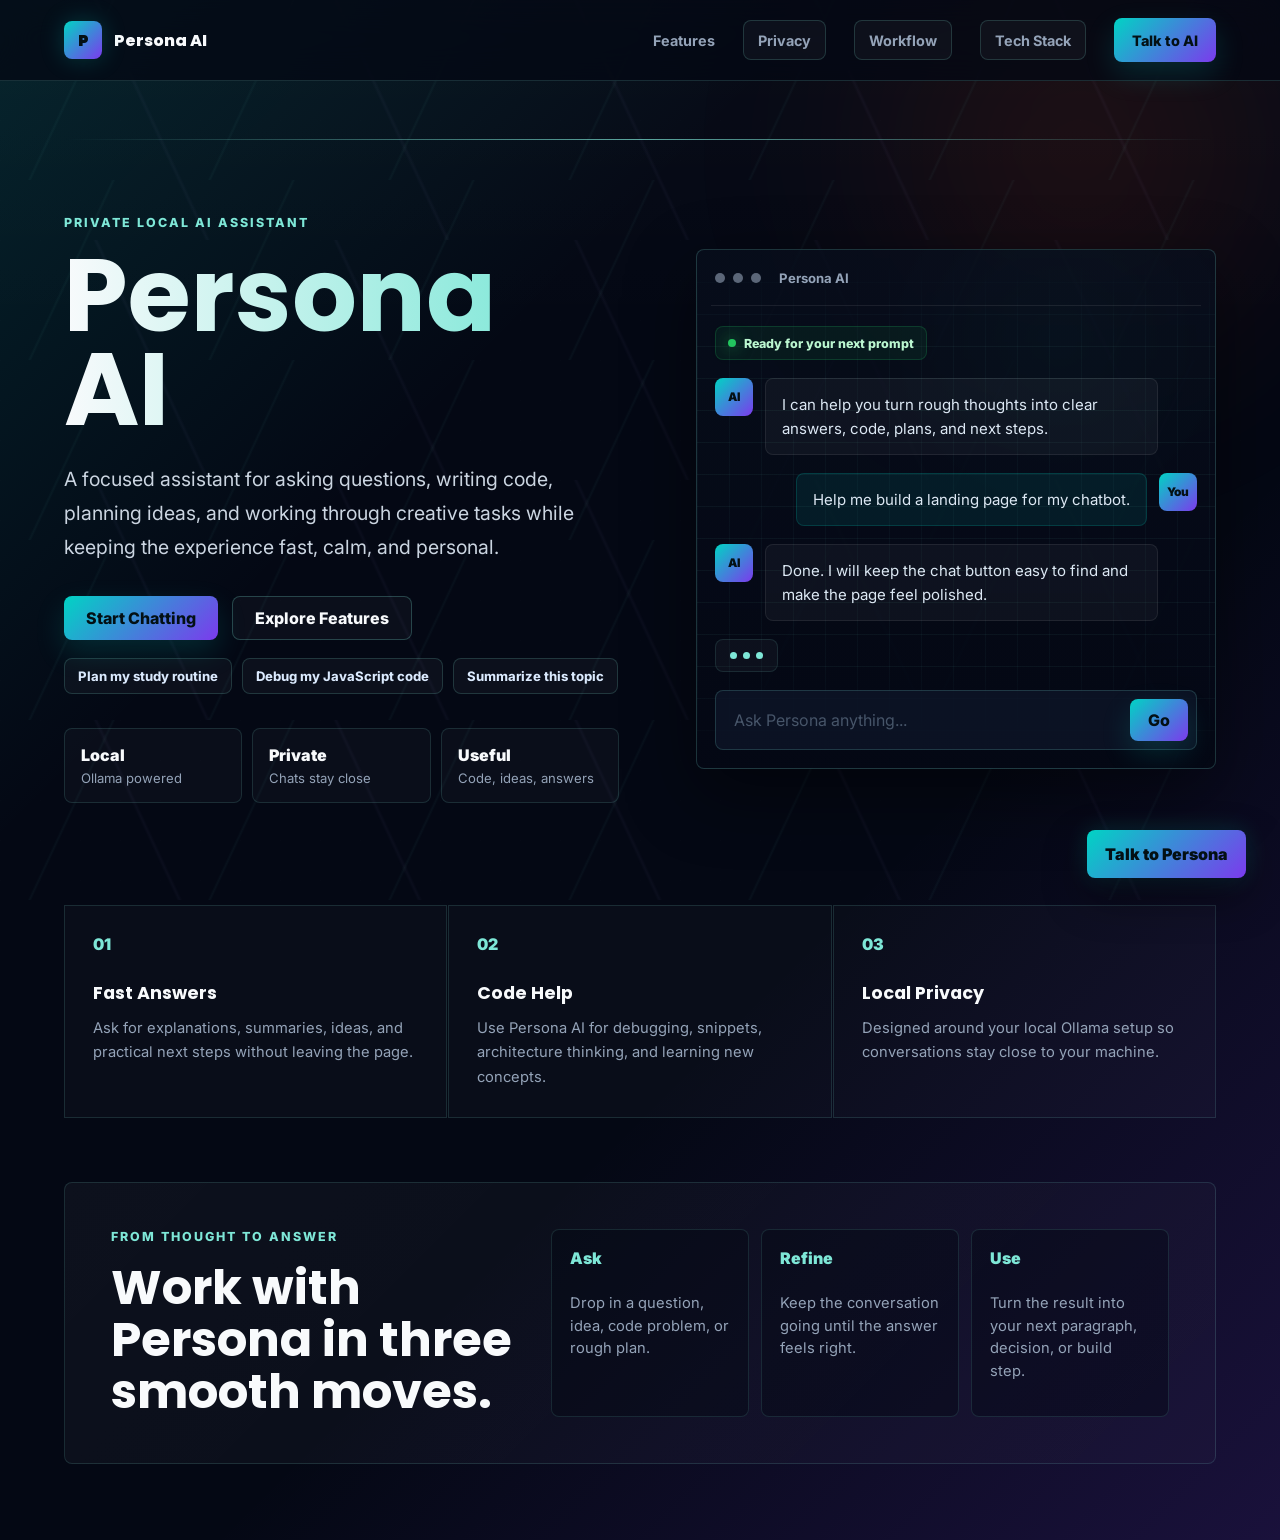
==== commit 02174424: "Add animated workflow and privacy pages" ====
--- a/index.html
+++ b/index.html
@@ -20,8 +20,8 @@
 
       <nav class="site-nav" aria-label="Primary navigation">
         <a href="#features">Features</a>
-        <a href="#privacy">Privacy</a>
-        <a href="#workflow">Workflow</a>
+        <a class="stack-nav-link" href="privacy.html">Privacy</a>
+        <a class="stack-nav-link" href="workflow.html">Workflow</a>
         <a class="stack-nav-link" href="tech-stack.html">Tech Stack</a>
         <a class="nav-chat-button" href="chat.html">Talk to AI</a>
       </nav>
--- a/style.css
+++ b/style.css
@@ -2045,6 +2045,447 @@
   margin-bottom: 32px;
 }
 
+/* --- Workflow Page --- */
+.workflow-page {
+  background:
+    radial-gradient(circle at 18% 24%, rgba(124, 58, 237, 0.2), transparent 32%),
+    radial-gradient(circle at 82% 18%, rgba(0, 212, 196, 0.17), transparent 34%),
+    linear-gradient(180deg, #040814, #060a16 48%, #040814);
+}
+
+.workflow-main {
+  position: relative;
+  z-index: 1;
+  overflow: hidden;
+}
+
+.workflow-hero-page {
+  min-height: calc(100vh - 76px);
+  display: grid;
+  grid-template-columns: minmax(0, 1fr) minmax(320px, 520px);
+  align-items: center;
+  gap: clamp(34px, 6vw, 82px);
+  padding: clamp(48px, 7vw, 92px) clamp(20px, 5vw, 72px) 56px;
+}
+
+.workflow-hero-copy {
+  animation: hero-enter 760ms ease both;
+}
+
+.workflow-hero-copy h1 {
+  font-family: 'Poppins', sans-serif;
+  font-size: clamp(3.4rem, 8vw, 7rem);
+  line-height: 0.92;
+  letter-spacing: 0;
+  margin-bottom: 24px;
+  background: linear-gradient(90deg, #f8fafc, #c4b5fd 35%, #7ee7d7 72%, #f8fafc);
+  background-size: 190% 100%;
+  -webkit-background-clip: text;
+  -webkit-text-fill-color: transparent;
+  background-clip: text;
+  animation: title-shift 8s ease-in-out infinite;
+}
+
+.workflow-hero-copy p {
+  max-width: 620px;
+  color: #cbd5e1;
+  font-size: clamp(1rem, 2vw, 1.18rem);
+  line-height: 1.75;
+  margin-bottom: 30px;
+}
+
+.workflow-device {
+  min-height: 500px;
+  padding: 18px;
+  border: 1px solid rgba(126, 231, 215, 0.22);
+  border-radius: 8px;
+  background:
+    linear-gradient(180deg, rgba(8, 14, 28, 0.86), rgba(4, 8, 20, 0.96)),
+    linear-gradient(120deg, rgba(124, 58, 237, 0.08), rgba(0, 212, 196, 0.08));
+  box-shadow: 0 28px 80px rgba(0, 0, 0, 0.5), 0 0 44px rgba(124, 58, 237, 0.08);
+  display: flex;
+  flex-direction: column;
+  gap: 16px;
+  justify-content: center;
+  animation: terminal-in 850ms 120ms ease both, workflow-device-float 6.5s ease-in-out 1s infinite;
+  position: relative;
+  overflow: hidden;
+}
+
+.workflow-device::before {
+  content: '';
+  position: absolute;
+  inset: 0;
+  background:
+    linear-gradient(rgba(126, 231, 215, 0.045) 1px, transparent 1px),
+    linear-gradient(90deg, rgba(126, 231, 215, 0.035) 1px, transparent 1px);
+  background-size: 30px 30px;
+  animation: signal-drift 18s linear infinite;
+}
+
+.workflow-device > * {
+  position: relative;
+  z-index: 1;
+}
+
+.workflow-device-top {
+  min-height: 44px;
+  display: flex;
+  align-items: center;
+  gap: 10px;
+  color: var(--text-secondary);
+  border-bottom: 1px solid rgba(126, 231, 215, 0.12);
+  padding-bottom: 14px;
+  margin-bottom: 10px;
+}
+
+.workflow-device-top span {
+  width: 10px;
+  height: 10px;
+  border-radius: 50%;
+  background: #22c55e;
+  box-shadow: 0 0 18px rgba(34, 197, 94, 0.75);
+  animation: status-pulse 1.8s ease-in-out infinite;
+}
+
+.workflow-live-step {
+  display: grid;
+  grid-template-columns: 48px 1fr;
+  gap: 14px;
+  align-items: center;
+  min-height: 92px;
+  padding: 16px;
+  border: 1px solid rgba(126, 231, 215, 0.14);
+  border-radius: 8px;
+  background: rgba(255, 255, 255, 0.035);
+  animation: workflow-step-glow 5s ease-in-out infinite;
+}
+
+.workflow-live-step:nth-child(3) {
+  animation-delay: 0.8s;
+}
+
+.workflow-live-step:nth-child(4) {
+  animation-delay: 1.6s;
+}
+
+.workflow-live-step span {
+  width: 42px;
+  height: 42px;
+  display: grid;
+  place-items: center;
+  border-radius: 8px;
+  background: var(--gradient-phoenix);
+  color: #041014;
+  font-weight: 950;
+}
+
+.workflow-live-step p {
+  color: var(--text-primary);
+  line-height: 1.5;
+  margin: 0;
+}
+
+.workflow-timeline {
+  display: grid;
+  grid-template-columns: repeat(4, minmax(0, 1fr));
+  gap: 14px;
+  padding: 0 clamp(20px, 5vw, 72px) 56px;
+}
+
+.workflow-timeline article {
+  min-height: 250px;
+  padding: 24px;
+  border: 1px solid rgba(126, 231, 215, 0.15);
+  border-radius: 8px;
+  background: rgba(255, 255, 255, 0.035);
+  position: relative;
+  overflow: hidden;
+  animation: stack-card-in 620ms ease both;
+  transition: transform var(--transition-base), border-color var(--transition-base), box-shadow var(--transition-base);
+}
+
+.workflow-timeline article:nth-child(2) { animation-delay: 110ms; }
+.workflow-timeline article:nth-child(3) { animation-delay: 220ms; }
+.workflow-timeline article:nth-child(4) { animation-delay: 330ms; }
+
+.workflow-timeline article:hover {
+  transform: translateY(-10px);
+  border-color: rgba(126, 231, 215, 0.44);
+  box-shadow: 0 24px 58px rgba(0, 0, 0, 0.36), 0 0 30px rgba(124, 58, 237, 0.1);
+}
+
+.workflow-timeline span {
+  display: block;
+  color: var(--accent-cyan);
+  font-weight: 950;
+  margin-bottom: 42px;
+}
+
+.workflow-timeline h2 {
+  font-family: 'Poppins', sans-serif;
+  font-size: 1.2rem;
+  margin-bottom: 12px;
+}
+
+.workflow-timeline p {
+  color: var(--text-secondary);
+  line-height: 1.65;
+}
+
+.workflow-loop {
+  display: grid;
+  grid-template-columns: repeat(4, minmax(0, 1fr));
+  gap: 1px;
+  margin: 0 clamp(20px, 5vw, 72px) 80px;
+  border: 1px solid rgba(126, 231, 215, 0.16);
+  border-radius: 8px;
+  overflow: hidden;
+}
+
+.workflow-loop div {
+  min-height: 140px;
+  display: grid;
+  place-items: center;
+  color: var(--text-primary);
+  font-size: clamp(1.1rem, 2vw, 1.55rem);
+  font-weight: 950;
+  background: rgba(255, 255, 255, 0.032);
+  animation: loop-wave 4.8s ease-in-out infinite;
+}
+
+.workflow-loop div:nth-child(2) { animation-delay: 0.5s; }
+.workflow-loop div:nth-child(3) { animation-delay: 1s; }
+.workflow-loop div:nth-child(4) { animation-delay: 1.5s; }
+
+/* --- Privacy Page --- */
+.privacy-page {
+  background:
+    radial-gradient(circle at 24% 18%, rgba(34, 197, 94, 0.14), transparent 30%),
+    radial-gradient(circle at 78% 18%, rgba(0, 212, 196, 0.18), transparent 34%),
+    linear-gradient(180deg, #040814, #050d16 48%, #040814);
+}
+
+.privacy-main {
+  position: relative;
+  z-index: 1;
+  overflow: hidden;
+}
+
+.privacy-shield {
+  position: fixed;
+  inset: 0;
+  pointer-events: none;
+  z-index: 0;
+}
+
+.privacy-shield span {
+  position: absolute;
+  width: 220px;
+  height: 220px;
+  border: 1px solid rgba(126, 231, 215, 0.08);
+  border-radius: 50%;
+  animation: shield-ripple 8s ease-in-out infinite;
+}
+
+.privacy-shield span:nth-child(1) {
+  left: 8%;
+  top: 24%;
+}
+
+.privacy-shield span:nth-child(2) {
+  right: 8%;
+  top: 18%;
+  animation-delay: 1.8s;
+}
+
+.privacy-shield span:nth-child(3) {
+  left: 42%;
+  bottom: 8%;
+  animation-delay: 3.6s;
+}
+
+.privacy-hero {
+  min-height: calc(100vh - 76px);
+  display: grid;
+  grid-template-columns: minmax(0, 1fr) minmax(320px, 520px);
+  align-items: center;
+  gap: clamp(34px, 6vw, 82px);
+  padding: clamp(48px, 7vw, 92px) clamp(20px, 5vw, 72px) 56px;
+}
+
+.privacy-hero-copy {
+  animation: hero-enter 760ms ease both;
+}
+
+.privacy-hero-copy h1 {
+  font-family: 'Poppins', sans-serif;
+  font-size: clamp(3.4rem, 8vw, 7rem);
+  line-height: 0.92;
+  letter-spacing: 0;
+  margin-bottom: 24px;
+  background: linear-gradient(90deg, #f8fafc, #bbf7d0 34%, #7ee7d7 74%, #f8fafc);
+  background-size: 190% 100%;
+  -webkit-background-clip: text;
+  -webkit-text-fill-color: transparent;
+  background-clip: text;
+  animation: title-shift 8s ease-in-out infinite;
+}
+
+.privacy-hero-copy p {
+  max-width: 620px;
+  color: #cbd5e1;
+  font-size: clamp(1rem, 2vw, 1.18rem);
+  line-height: 1.75;
+  margin-bottom: 30px;
+}
+
+.privacy-vault {
+  min-height: 500px;
+  display: grid;
+  place-items: center;
+  border: 1px solid rgba(126, 231, 215, 0.22);
+  border-radius: 8px;
+  background:
+    radial-gradient(circle, rgba(34, 197, 94, 0.12), transparent 42%),
+    linear-gradient(180deg, rgba(8, 14, 28, 0.86), rgba(4, 8, 20, 0.96));
+  box-shadow: 0 28px 80px rgba(0, 0, 0, 0.48), 0 0 46px rgba(34, 197, 94, 0.08);
+  position: relative;
+  overflow: hidden;
+  animation: terminal-in 850ms 120ms ease both, workflow-device-float 6.5s ease-in-out 1s infinite;
+}
+
+.vault-ring {
+  width: min(72%, 330px);
+  aspect-ratio: 1;
+  border-radius: 50%;
+  border: 1px solid rgba(126, 231, 215, 0.18);
+  position: absolute;
+  animation: vault-spin 14s linear infinite;
+}
+
+.vault-ring::before,
+.vault-ring::after {
+  content: '';
+  position: absolute;
+  inset: 28px;
+  border-radius: 50%;
+  border: 1px dashed rgba(126, 231, 215, 0.2);
+}
+
+.vault-ring::after {
+  inset: 68px;
+  border-style: solid;
+  border-color: rgba(34, 197, 94, 0.18);
+  animation: vault-spin 9s linear infinite reverse;
+}
+
+.vault-core {
+  width: min(52%, 240px);
+  aspect-ratio: 1;
+  display: grid;
+  place-items: center;
+  align-content: center;
+  gap: 8px;
+  border: 1px solid rgba(126, 231, 215, 0.26);
+  border-radius: 50%;
+  background: rgba(4, 8, 20, 0.78);
+  box-shadow: inset 0 0 30px rgba(126, 231, 215, 0.08), 0 0 50px rgba(34, 197, 94, 0.1);
+  position: relative;
+  z-index: 1;
+}
+
+.vault-core span {
+  color: var(--accent-cyan);
+  font-weight: 950;
+  text-transform: uppercase;
+  letter-spacing: 0.16em;
+  font-size: 0.75rem;
+}
+
+.vault-core strong {
+  color: var(--text-primary);
+  font-size: clamp(1.2rem, 3vw, 1.8rem);
+  text-align: center;
+}
+
+.vault-core p {
+  color: var(--text-secondary);
+  margin: 0;
+  font-size: 0.88rem;
+}
+
+.privacy-principles {
+  display: grid;
+  grid-template-columns: repeat(3, minmax(0, 1fr));
+  gap: 14px;
+  padding: 0 clamp(20px, 5vw, 72px) 56px;
+}
+
+.privacy-principles article {
+  min-height: 245px;
+  padding: 24px;
+  border: 1px solid rgba(126, 231, 215, 0.15);
+  border-radius: 8px;
+  background: rgba(255, 255, 255, 0.035);
+  animation: stack-card-in 620ms ease both;
+  transition: transform var(--transition-base), border-color var(--transition-base), box-shadow var(--transition-base);
+}
+
+.privacy-principles article:nth-child(2) { animation-delay: 110ms; }
+.privacy-principles article:nth-child(3) { animation-delay: 220ms; }
+
+.privacy-principles article:hover {
+  transform: translateY(-10px);
+  border-color: rgba(126, 231, 215, 0.44);
+  box-shadow: 0 24px 58px rgba(0, 0, 0, 0.36), 0 0 30px rgba(34, 197, 94, 0.1);
+}
+
+.privacy-principles span {
+  display: block;
+  color: #bbf7d0;
+  font-weight: 950;
+  margin-bottom: 44px;
+}
+
+.privacy-principles h2 {
+  font-family: 'Poppins', sans-serif;
+  font-size: 1.2rem;
+  margin-bottom: 12px;
+}
+
+.privacy-principles p {
+  color: var(--text-secondary);
+  line-height: 1.65;
+}
+
+.privacy-route {
+  display: grid;
+  grid-template-columns: repeat(4, minmax(0, 1fr));
+  gap: 1px;
+  margin: 0 clamp(20px, 5vw, 72px) 80px;
+  border: 1px solid rgba(126, 231, 215, 0.16);
+  border-radius: 8px;
+  overflow: hidden;
+}
+
+.privacy-route div {
+  min-height: 140px;
+  display: grid;
+  place-items: center;
+  padding: 18px;
+  color: var(--text-primary);
+  font-size: clamp(0.98rem, 2vw, 1.25rem);
+  font-weight: 950;
+  text-align: center;
+  background: rgba(255, 255, 255, 0.032);
+  animation: privacy-route-pulse 4.8s ease-in-out infinite;
+}
+
+.privacy-route div:nth-child(2) { animation-delay: 0.5s; }
+.privacy-route div:nth-child(3) { animation-delay: 1s; }
+.privacy-route div:nth-child(4) { animation-delay: 1.5s; }
+
 .back-home {
   min-height: 36px;
   display: inline-flex;
@@ -2081,7 +2522,13 @@
   .stack-grid,
   .stack-hero,
   .stack-showcase,
-  .stack-flow {
+  .stack-flow,
+  .workflow-hero-page,
+  .workflow-timeline,
+  .workflow-loop,
+  .privacy-hero,
+  .privacy-principles,
+  .privacy-route {
     grid-template-columns: 1fr;
   }
 
@@ -2308,6 +2755,62 @@
   }
   50% {
     background: rgba(126, 231, 215, 0.055);
+  }
+}
+
+@keyframes workflow-device-float {
+  0%, 100% { transform: translateY(0) rotate(0deg); }
+  50% { transform: translateY(-10px) rotate(0.5deg); }
+}
+
+@keyframes workflow-step-glow {
+  0%, 100% {
+    border-color: rgba(126, 231, 215, 0.14);
+    background: rgba(255, 255, 255, 0.035);
+  }
+  50% {
+    border-color: rgba(126, 231, 215, 0.38);
+    background: rgba(126, 231, 215, 0.065);
+  }
+}
+
+@keyframes loop-wave {
+  0%, 100% {
+    background: rgba(255, 255, 255, 0.032);
+    color: var(--text-primary);
+  }
+  50% {
+    background: rgba(124, 58, 237, 0.12);
+    color: #dffcf8;
+  }
+}
+
+@keyframes shield-ripple {
+  0%, 100% {
+    transform: scale(0.8);
+    opacity: 0.08;
+  }
+  50% {
+    transform: scale(1.2);
+    opacity: 0.28;
+  }
+}
+
+@keyframes vault-spin {
+  from {
+    transform: rotate(0deg);
+  }
+  to {
+    transform: rotate(360deg);
+  }
+}
+
+@keyframes privacy-route-pulse {
+  0%, 100% {
+    background: rgba(255, 255, 255, 0.032);
+  }
+  50% {
+    background: rgba(34, 197, 94, 0.1);
   }
 }
 
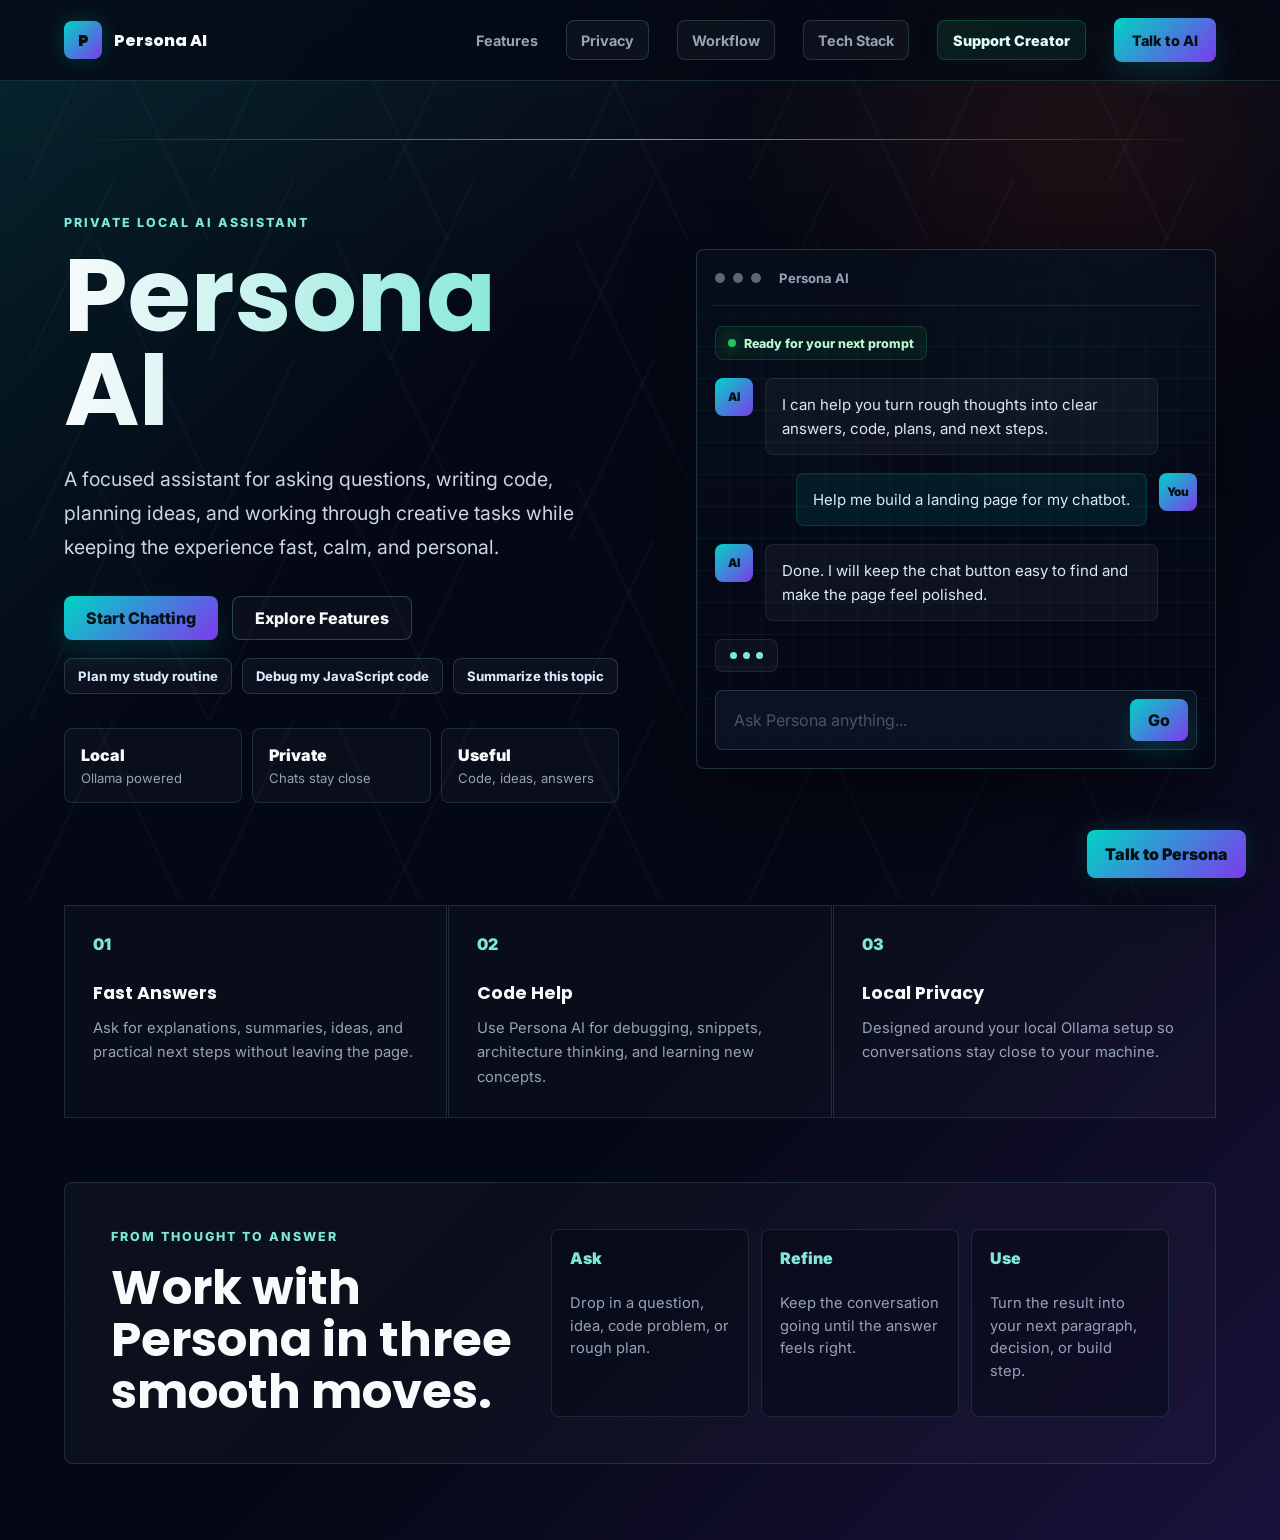
==== commit 8bcceefe: "Add support creator payment modal" ====
--- a/index.html
+++ b/index.html
@@ -23,6 +23,7 @@
         <a class="stack-nav-link" href="privacy.html">Privacy</a>
         <a class="stack-nav-link" href="workflow.html">Workflow</a>
         <a class="stack-nav-link" href="tech-stack.html">Tech Stack</a>
+        <button class="support-button" type="button">Support Creator</button>
         <a class="nav-chat-button" href="chat.html">Talk to AI</a>
       </nav>
     </header>
--- a/style.css
+++ b/style.css
@@ -1,24 +1,16 @@
-/* ============================================
-   Phoenix AI — Futuristic Glassmorphic Theme
-   Sleek cybernetic elements with neon amber/orange glows
-   ============================================ */
 
 @import url('https://fonts.googleapis.com/css2?family=Inter:wght@300;400;600;700&family=Poppins:wght@400;600&family=Fira+Code:wght@400;600&display=swap');
 
-/* --- Design Tokens --- */
 :root {
-  /* Futuristic Dark Base */
-  --bg-primary: #040814;
+    --bg-primary: #040814;
   --bg-secondary: rgba(8, 14, 28, 0.7);
   --bg-tertiary: rgba(15, 23, 42, 0.45);
   --bg-glass: rgba(10, 17, 32, 0.45);
   
-  /* Cybernetic Glass Borders */
-  --bg-glass-border: rgba(245, 158, 11, 0.15);
+    --bg-glass-border: rgba(245, 158, 11, 0.15);
   --bg-glass-border-hover: rgba(245, 158, 11, 0.35);
 
-  /* Updated Accent Palette (teal → purple) */
-  --accent-primary: #00d4c4;
+    --accent-primary: #00d4c4;
   --accent-secondary: #7c3aed;
   --accent-cyan: #7ee7d7;
   --accent-glow: rgba(0, 212, 196, 0.12);
@@ -27,37 +19,31 @@
   --gradient-phoenix-soft: linear-gradient(135deg, rgba(0, 212, 196, 0.12), rgba(124, 58, 237, 0.06));
   --gradient-cyber: linear-gradient(90deg, #7c3aed, #00d4c4);
 
-  /* Typography */
-  --text-primary: #f8fafc;
+    --text-primary: #f8fafc;
   --text-secondary: #94a3b8;
   --text-tertiary: #475569;
   --text-accent: #7ee7d7;
 
-  /* Sizing & Borders */
-  --radius-sm: 6px;
+    --radius-sm: 6px;
   --radius-md: 12px;
   --radius-lg: 18px;
   --radius-xl: 30px;
   --radius-full: 9999px;
 
-  /* Cyber Glow Shadows */
-  --shadow-sm: 0 2px 8px rgba(0, 0, 0, 0.5);
+    --shadow-sm: 0 2px 8px rgba(0, 0, 0, 0.5);
   --shadow-md: 0 8px 24px rgba(0, 0, 0, 0.6);
   --shadow-lg: 0 16px 40px rgba(0, 0, 0, 0.8);
   --shadow-glow: 0 0 15px rgba(255, 123, 0, 0.25), inset 0 0 15px rgba(255, 123, 0, 0.05);
   --shadow-glow-cyan: 0 0 15px rgba(0, 240, 255, 0.25);
 
-  /* Transitions */
-  --transition-fast: 150ms cubic-bezier(0.16, 1, 0.3, 1);
+    --transition-fast: 150ms cubic-bezier(0.16, 1, 0.3, 1);
   --transition-base: 300ms cubic-bezier(0.16, 1, 0.3, 1);
   --transition-slow: 600ms cubic-bezier(0.16, 1, 0.3, 1);
 
-  /* Dimensions */
-  --header-height: 70px;
+    --header-height: 70px;
   --max-chat-width: 860px;
 }
 
-/* --- Reset & Base --- */
 *,
 *::before,
 *::after {
@@ -81,7 +67,6 @@
   position: relative;
 }
 
-/* Cybernetic Grid & Hologram Background Lines */
 body::before {
   content: '';
   position: fixed;
@@ -94,7 +79,6 @@
   z-index: 0;
 }
 
-/* Animated Holographic Glowing Orbs */
 body::after {
   content: '';
   position: fixed;
@@ -128,7 +112,6 @@
   100% { transform: translate(-20px, 40px) scale(0.9); }
 }
 
-/* --- Scrollbar --- */
 ::-webkit-scrollbar {
   width: 5px;
 }
@@ -147,7 +130,6 @@
   box-shadow: 0 0 10px var(--accent-primary);
 }
 
-/* --- App Layout --- */
 #app {
   display: flex;
   flex-direction: column;
@@ -156,7 +138,6 @@
   z-index: 1;
 }
 
-/* --- Futuristic Glass Header --- */
 .header {
   height: var(--header-height);
   display: flex;
@@ -284,7 +265,6 @@
   box-shadow: 0 0 15px rgba(239, 68, 68, 0.25);
 }
 
-/* --- Chat Container --- */
 .chat-container {
   flex: 1;
   overflow-y: auto;
@@ -300,7 +280,6 @@
   gap: 16px;
 }
 
-/* --- Cyber Welcome Screen --- */
 .welcome-screen {
   display: flex;
   flex-direction: column;
@@ -325,7 +304,6 @@
   border: 1px solid rgba(255, 255, 255, 0.2);
 }
 
-/* --- Interactive message actions --- */
 .message-body {
   display: flex;
   flex-direction: column;
@@ -375,7 +353,6 @@
   vertical-align: middle;
 }
 
-/* Send button pulse when enabled */
 #send-btn.enabled {
   animation: send-pulse 1.5s infinite;
 }
@@ -386,15 +363,12 @@
   100% { box-shadow: 0 0 12px rgba(0,212,196,0.18); transform: translateY(0) scale(1); }
 }
 
-/* Message hover micro-animations */
 .message { transition: transform 180ms ease, box-shadow 180ms ease; }
 .message:hover { transform: translateY(-4px); box-shadow: 0 12px 30px rgba(124,58,237,0.06); }
 
-/* Suggestion card subtle float */
 .suggestion-card { transition: transform 260ms var(--transition-fast), box-shadow 260ms var(--transition-fast); }
 .suggestion-card:hover { transform: translateY(-8px) rotate(-0.5deg); box-shadow: 0 18px 40px rgba(0,212,196,0.06); }
 
-/* Small utility for copy success */
 .toast-success { background: rgba(0,212,196,0.12) !important; color: var(--accent-primary) !important; border-color: rgba(0,212,196,0.18) !important; }
 
 .welcome-title {
@@ -464,7 +438,6 @@
   line-height: 1.5;
 }
 
-/* --- Futuristic Glass Message Bubbles --- */
 .message {
   display: flex;
   gap: 16px;
@@ -541,13 +514,11 @@
   box-shadow: inset 0 0 10px rgba(255, 123, 0, 0.02);
 }
 
-/* Streaming state */
 .message.assistant.streaming .message-content {
   border-color: rgba(255, 123, 0, 0.4);
   box-shadow: 0 0 15px rgba(255, 123, 0, 0.1);
 }
 
-/* Markdown Rendering Inside Glass Panels */
 .message-content p {
   margin-bottom: 12px;
 }
@@ -614,7 +585,6 @@
   border-bottom-style: solid;
 }
 
-/* --- Typing Hologram --- */
 .typing-indicator {
   display: flex;
   gap: 16px;
@@ -662,7 +632,6 @@
   30% { transform: translateY(-10px); opacity: 1; }
 }
 
-/* --- Glass Input Console --- */
 .input-area {
   padding: 20px 32px 28px;
   background: var(--bg-glass);
@@ -754,7 +723,6 @@
   color: var(--text-tertiary);
 }
 
-/* --- Futuristic Modals --- */
 .modal-overlay {
   position: fixed;
   inset: 0;
@@ -887,7 +855,6 @@
   box-shadow: 0 0 30px rgba(255, 123, 0, 0.7);
 }
 
-/* Connection specific modal styles */
 #connection-modal .modal {
   border-color: rgba(0, 240, 255, 0.25);
   box-shadow: 0 0 50px rgba(0, 240, 255, 0.15);
@@ -913,7 +880,6 @@
   box-shadow: 0 0 30px rgba(0, 240, 255, 0.7);
 }
 
-/* --- Cyber Error Toast --- */
 .error-toast {
   position: fixed;
   bottom: 110px;
@@ -943,7 +909,6 @@
   pointer-events: auto;
 }
 
-/* --- Responsive Adjustments --- */
 @media (max-width: 640px) {
   .header {
     padding: 0 20px;
@@ -982,7 +947,6 @@
   }
 }
 
-/* --- Landing Page --- */
 body.landing-page {
   overflow-y: auto;
   background:
@@ -1112,6 +1076,46 @@
   border: 1px solid rgba(126, 231, 215, 0.18);
   border-radius: 8px;
   background: rgba(255, 255, 255, 0.035);
+}
+
+.support-button {
+  min-height: 40px;
+  display: inline-flex;
+  align-items: center;
+  justify-content: center;
+  padding: 0 15px;
+  border: 1px solid rgba(34, 197, 94, 0.25);
+  border-radius: 8px;
+  color: #dffcf8;
+  background: linear-gradient(135deg, rgba(34, 197, 94, 0.12), rgba(0, 212, 196, 0.08));
+  cursor: pointer;
+  font-family: inherit;
+  font-size: 0.9rem;
+  font-weight: 850;
+  white-space: nowrap;
+  box-shadow: 0 0 22px rgba(34, 197, 94, 0.08);
+  position: relative;
+  overflow: hidden;
+  transition: transform var(--transition-fast), border-color var(--transition-fast), box-shadow var(--transition-fast);
+}
+
+.support-button::after {
+  content: '';
+  position: absolute;
+  inset: 0;
+  background: linear-gradient(110deg, transparent 20%, rgba(255, 255, 255, 0.35), transparent 58%);
+  transform: translateX(-120%);
+  transition: transform 520ms ease;
+}
+
+.support-button:hover {
+  transform: translateY(-2px);
+  border-color: rgba(34, 197, 94, 0.55);
+  box-shadow: 0 0 34px rgba(34, 197, 94, 0.16);
+}
+
+.support-button:hover::after {
+  transform: translateX(120%);
 }
 
 .site-nav a:hover,
@@ -1807,7 +1811,166 @@
   animation: loading-bar 700ms ease-in-out infinite;
 }
 
-/* --- Tech Stack Page --- */
+.support-modal {
+  position: fixed;
+  inset: 0;
+  display: grid;
+  place-items: center;
+  padding: 22px;
+  background: rgba(4, 8, 20, 0.78);
+  backdrop-filter: blur(18px);
+  -webkit-backdrop-filter: blur(18px);
+  opacity: 0;
+  visibility: hidden;
+  z-index: 1200;
+  transition: opacity 240ms ease, visibility 240ms ease;
+}
+
+.support-modal[aria-hidden="false"] {
+  opacity: 1;
+  visibility: visible;
+}
+
+.support-card {
+  width: min(100%, 470px);
+  padding: 28px;
+  border: 1px solid rgba(126, 231, 215, 0.24);
+  border-radius: 8px;
+  background:
+    radial-gradient(circle at 50% 0%, rgba(34, 197, 94, 0.16), transparent 36%),
+    linear-gradient(180deg, rgba(8, 14, 28, 0.94), rgba(4, 8, 20, 0.98));
+  box-shadow: 0 34px 90px rgba(0, 0, 0, 0.58), 0 0 48px rgba(34, 197, 94, 0.1);
+  position: relative;
+  overflow: hidden;
+  transform: translateY(18px) scale(0.97);
+  transition: transform 280ms ease;
+}
+
+.support-modal[aria-hidden="false"] .support-card {
+  transform: translateY(0) scale(1);
+}
+
+.support-glow {
+  position: absolute;
+  width: 230px;
+  height: 230px;
+  border-radius: 50%;
+  left: 50%;
+  top: -120px;
+  transform: translateX(-50%);
+  background: radial-gradient(circle, rgba(34, 197, 94, 0.2), transparent 68%);
+  animation: support-glow 5s ease-in-out infinite alternate;
+}
+
+.support-card > *:not(.support-glow) {
+  position: relative;
+  z-index: 1;
+}
+
+.support-close {
+  min-height: 36px;
+  float: right;
+  padding: 0 12px;
+  border: 1px solid rgba(126, 231, 215, 0.18);
+  border-radius: 8px;
+  color: var(--text-primary);
+  background: rgba(255, 255, 255, 0.04);
+  cursor: pointer;
+  font-family: inherit;
+  font-weight: 800;
+}
+
+.support-card h2 {
+  clear: both;
+  font-family: 'Poppins', sans-serif;
+  font-size: clamp(1.8rem, 5vw, 2.8rem);
+  line-height: 1;
+  margin-bottom: 12px;
+}
+
+.support-copy,
+.support-note {
+  color: var(--text-secondary);
+  line-height: 1.6;
+}
+
+.support-copy {
+  margin-bottom: 20px;
+}
+
+.qr-frame {
+  width: min(100%, 310px);
+  aspect-ratio: 1;
+  display: grid;
+  place-items: center;
+  margin: 0 auto 18px;
+  border: 1px solid rgba(126, 231, 215, 0.2);
+  border-radius: 8px;
+  background:
+    linear-gradient(135deg, rgba(255, 255, 255, 0.08), rgba(255, 255, 255, 0.02)),
+    rgba(255, 255, 255, 0.035);
+  position: relative;
+  overflow: hidden;
+  animation: qr-float 4.5s ease-in-out infinite;
+}
+
+.qr-frame::before {
+  content: '';
+  position: absolute;
+  inset: 14px;
+  border: 1px dashed rgba(126, 231, 215, 0.24);
+  border-radius: 8px;
+  animation: vault-spin 18s linear infinite;
+}
+
+.qr-frame img {
+  width: calc(100% - 42px);
+  height: calc(100% - 42px);
+  object-fit: contain;
+  border-radius: 8px;
+  position: relative;
+  z-index: 2;
+}
+
+.qr-frame img:not([src]),
+.qr-frame img[src=""] {
+  display: none;
+}
+
+.qr-frame img {
+  background: #ffffff;
+}
+
+.qr-placeholder {
+  position: absolute;
+  inset: 32px;
+  display: grid;
+  place-items: center;
+  align-content: center;
+  gap: 8px;
+  text-align: center;
+  color: var(--text-secondary);
+  border-radius: 8px;
+  background: rgba(4, 8, 20, 0.74);
+  z-index: 1;
+}
+
+.qr-placeholder strong {
+  color: var(--text-primary);
+  font-size: 1.15rem;
+}
+
+.qr-placeholder span {
+  max-width: 190px;
+  font-size: 0.82rem;
+  line-height: 1.45;
+}
+
+.support-note {
+  text-align: center;
+  font-size: 0.9rem;
+}
+
 .stack-page {
   background:
     radial-gradient(circle at 20% 18%, rgba(0, 212, 196, 0.18), transparent 30%),
@@ -2045,7 +2208,6 @@
   margin-bottom: 32px;
 }
 
-/* --- Workflow Page --- */
 .workflow-page {
   background:
     radial-gradient(circle at 18% 24%, rgba(124, 58, 237, 0.2), transparent 32%),
@@ -2258,7 +2420,6 @@
 .workflow-loop div:nth-child(3) { animation-delay: 1s; }
 .workflow-loop div:nth-child(4) { animation-delay: 1.5s; }
 
-/* --- Privacy Page --- */
 .privacy-page {
   background:
     radial-gradient(circle at 24% 18%, rgba(34, 197, 94, 0.14), transparent 30%),
@@ -2560,6 +2721,12 @@
     font-size: 0.78rem;
   }
 
+  .support-button {
+    min-height: 36px;
+    padding: 0 10px;
+    font-size: 0.78rem;
+  }
+
   .site-nav .nav-chat-button {
     padding: 0 14px;
   }
@@ -2811,6 +2978,26 @@
   }
   50% {
     background: rgba(34, 197, 94, 0.1);
+  }
+}
+
+@keyframes support-glow {
+  from {
+    opacity: 0.45;
+    transform: translateX(-50%) scale(0.9);
+  }
+  to {
+    opacity: 1;
+    transform: translateX(-50%) scale(1.2);
+  }
+}
+
+@keyframes qr-float {
+  0%, 100% {
+    transform: translateY(0);
+  }
+  50% {
+    transform: translateY(-7px);
   }
 }
 
